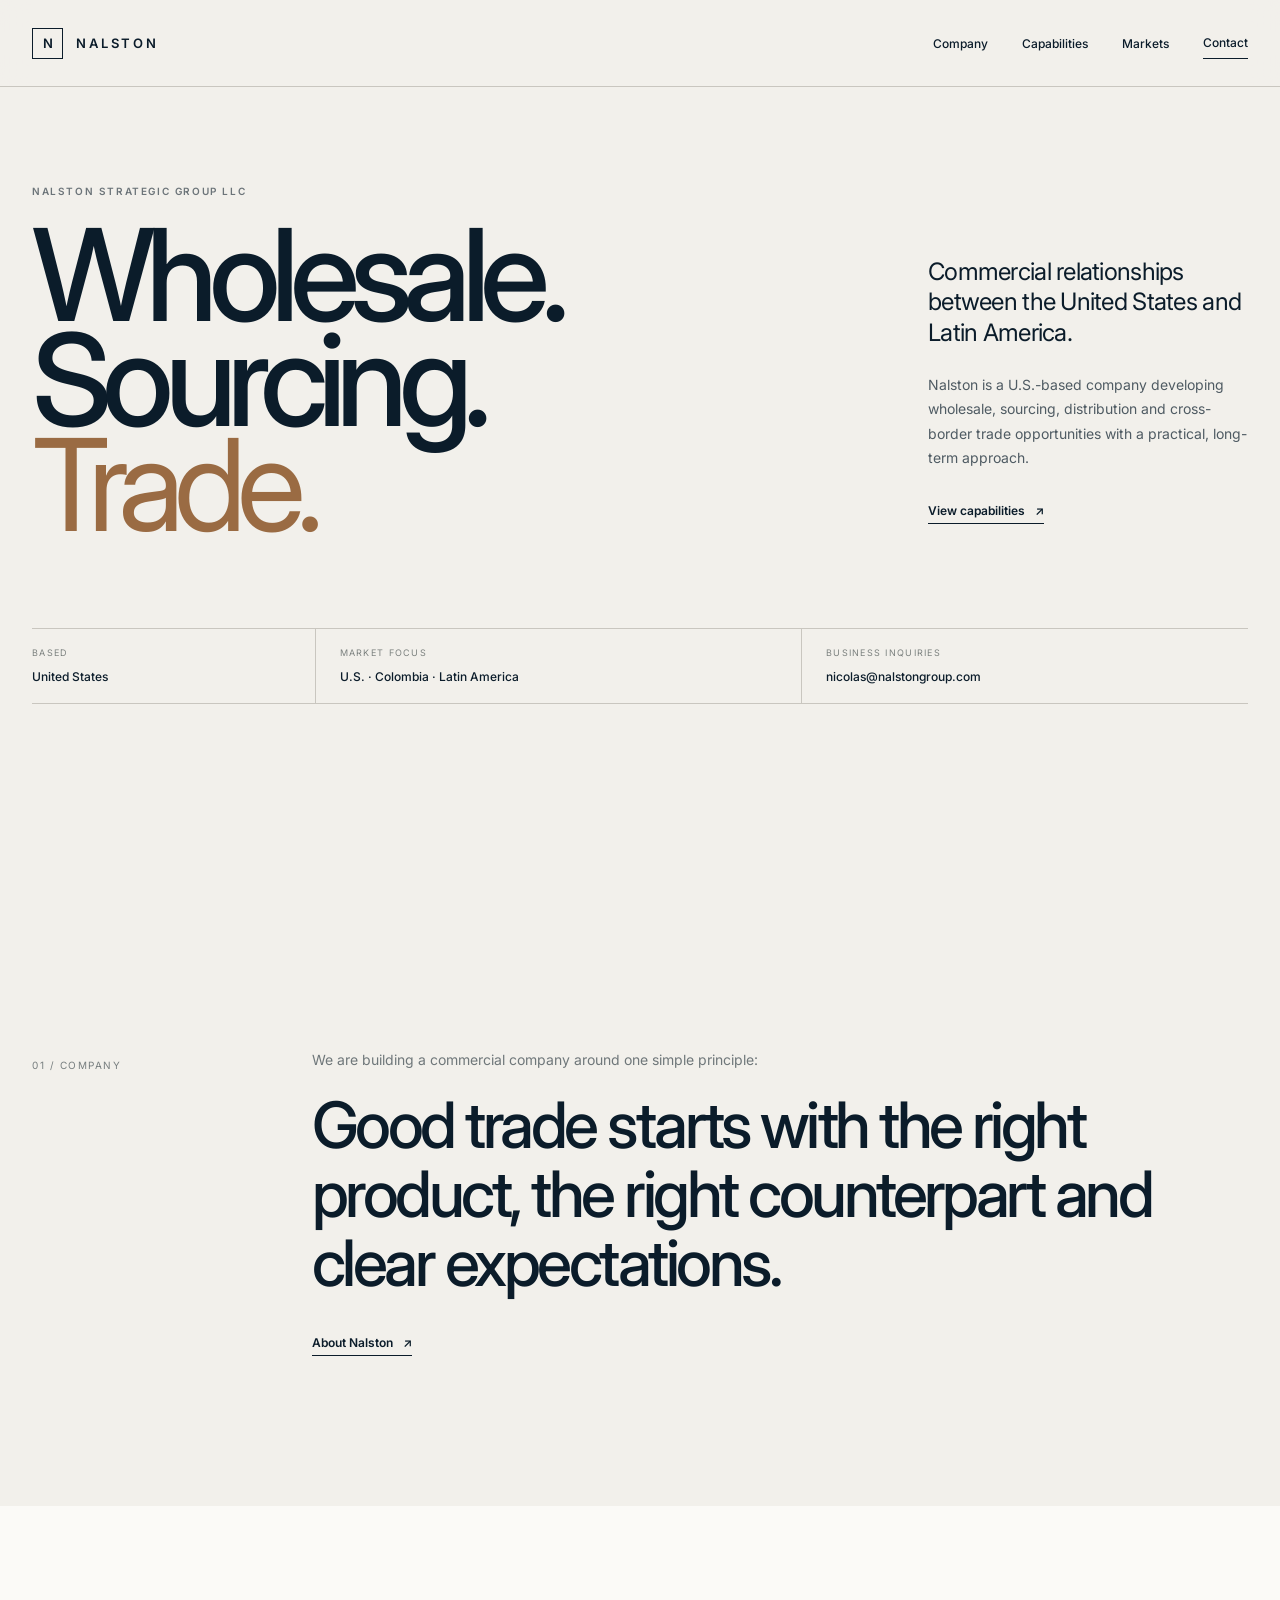
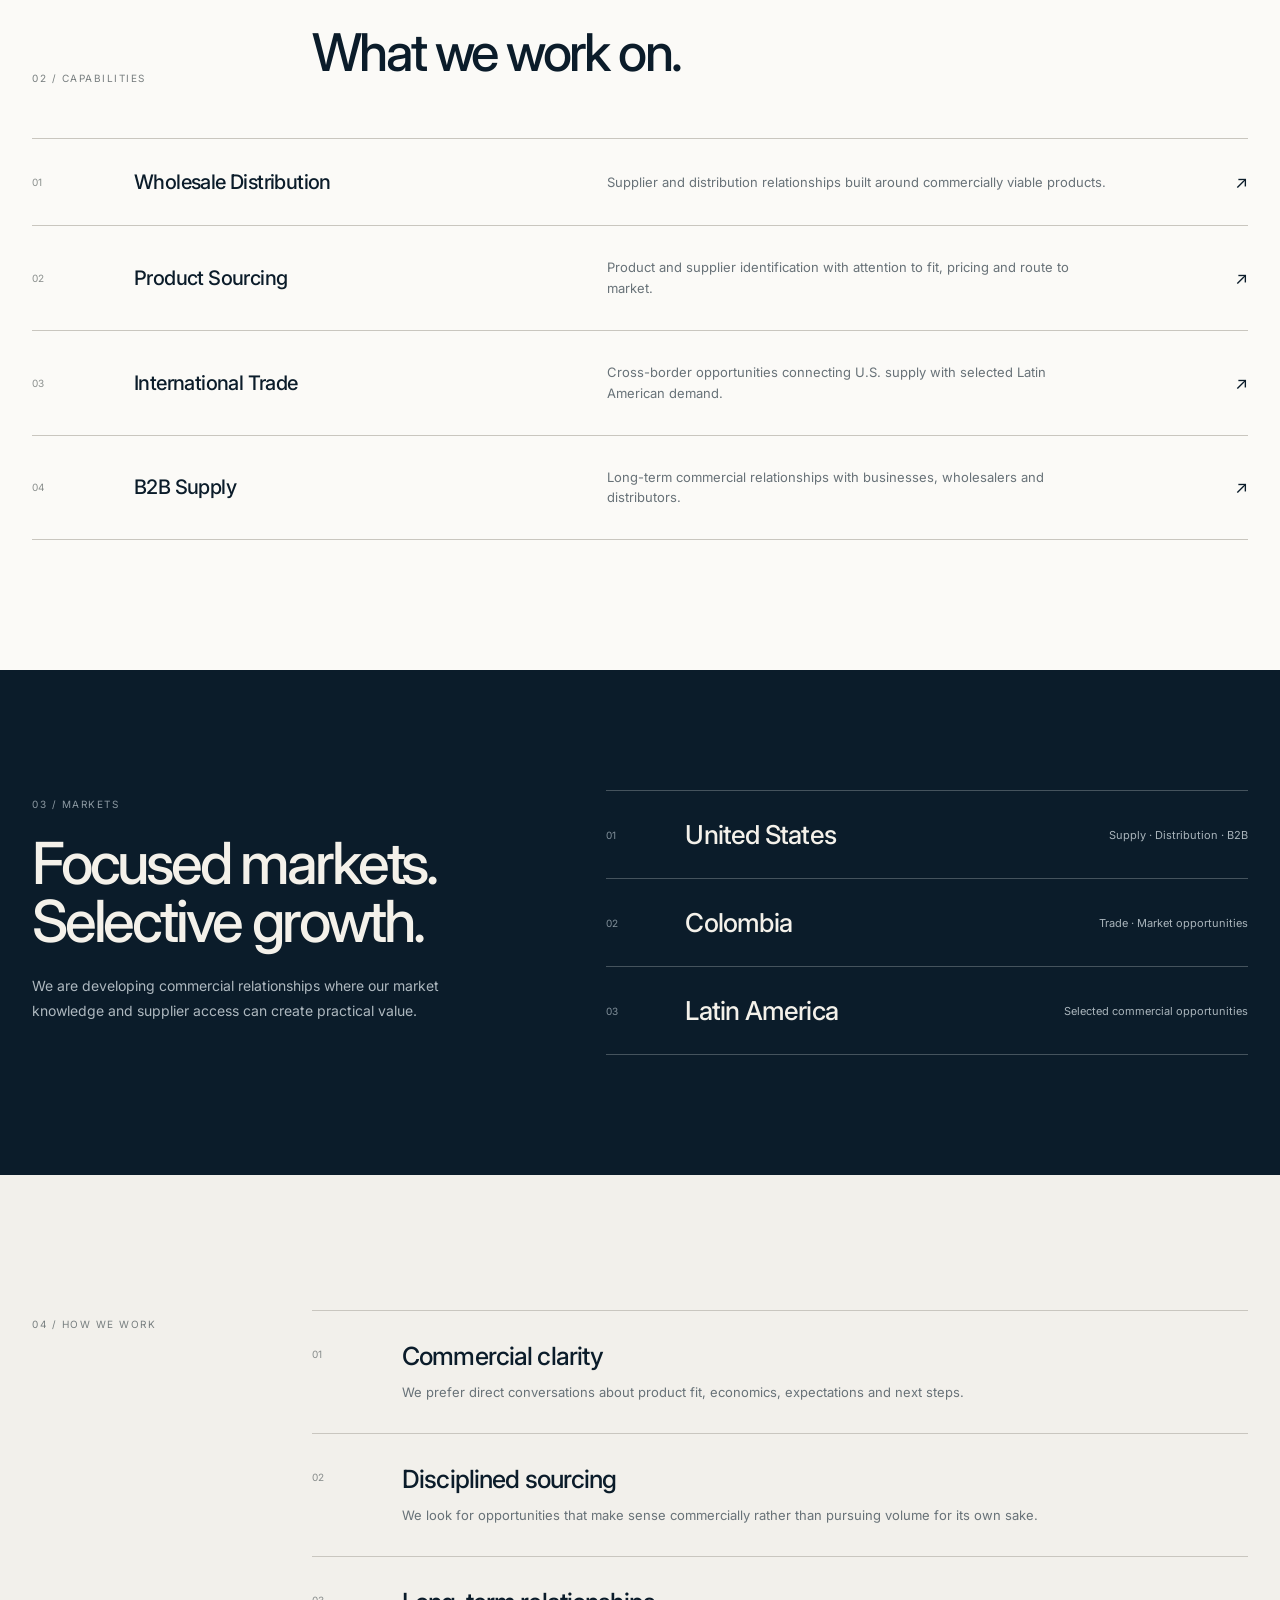
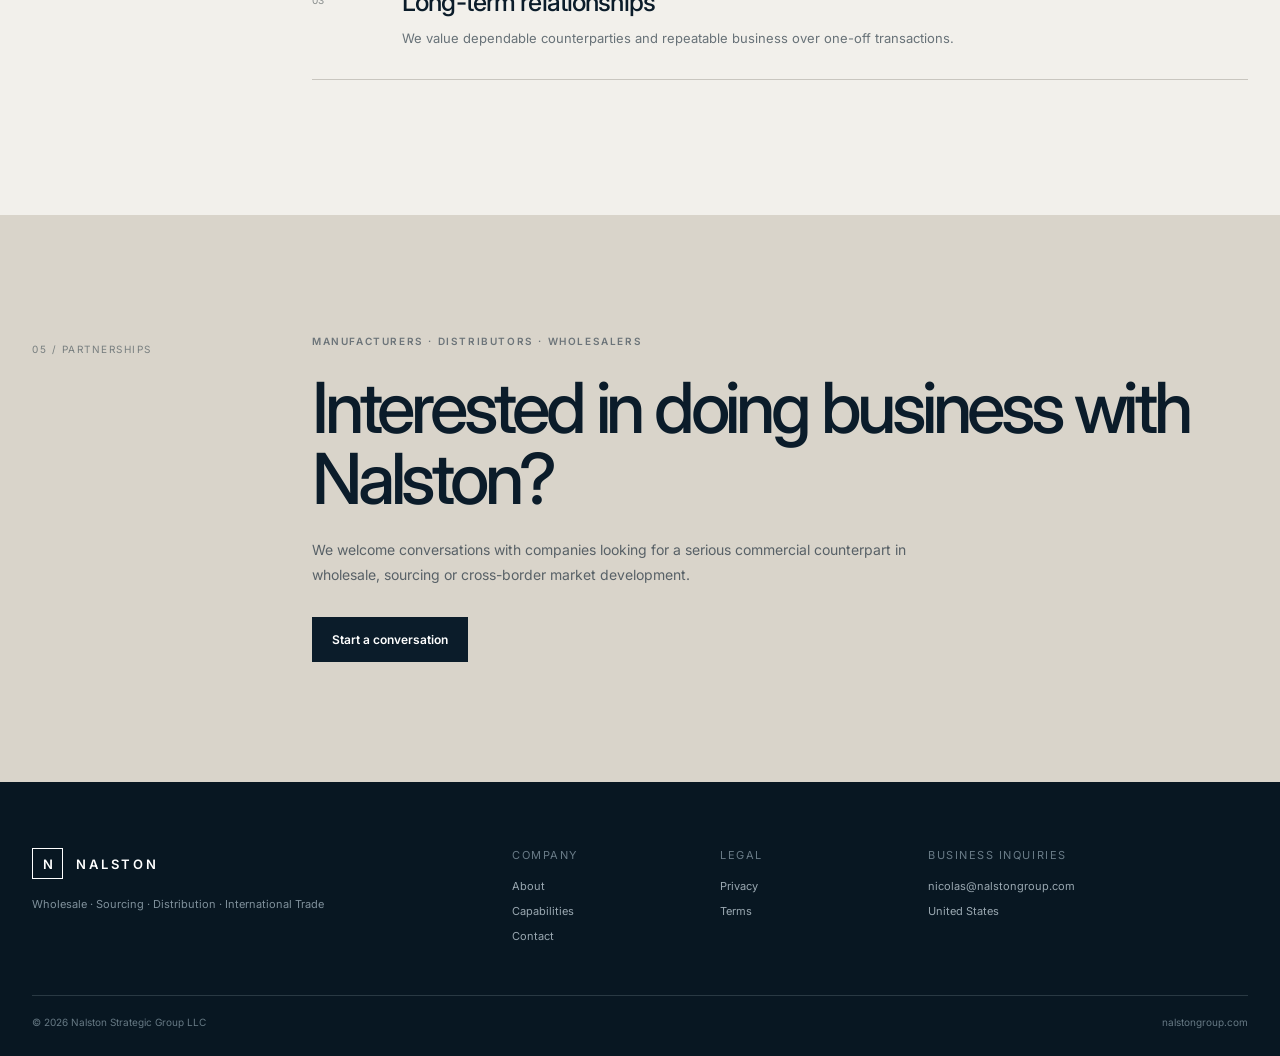
==== index.html @ 3ab86ab0 "Initial Nalston website" ====
<!doctype html>
<html lang="en">
<head>
<meta charset="utf-8">
<meta name="viewport" content="width=device-width, initial-scale=1">
<title>Nalston | Wholesale, Sourcing & International Trade</title>
<meta name="description" content="Nalston Strategic Group LLC is a U.S.-based company focused on wholesale distribution, product sourcing, B2B supply and international trade.">
<meta name="theme-color" content="#0b1c2a">
<meta property="og:title" content="Nalston | Wholesale, Sourcing & International Trade">
<meta property="og:description" content="Commercial relationships between the United States and Latin America.">
<meta property="og:type" content="website">
<meta property="og:url" content="https://nalstongroup.com/">
<link rel="canonical" href="https://nalstongroup.com/">

<link rel="preconnect" href="https://fonts.googleapis.com">
<link rel="preconnect" href="https://fonts.gstatic.com" crossorigin>
<link href="https://fonts.googleapis.com/css2?family=Inter:wght@400;500;600&display=swap" rel="stylesheet">
<link rel="stylesheet" href="styles.css">
<link rel="icon" href="assets/favicon.svg" type="image/svg+xml">

</head>
<body>
<a class="skip-link" href="#content">Skip to content</a>

<header class="site-header">
  <div class="frame header-inner">
    <a class="brand" href="index.html" aria-label="Nalston home">
      <span class="brand-symbol" aria-hidden="true">N</span>
      <span class="brand-name">NALSTON</span>
    </a>
    <button class="menu-button" type="button" aria-label="Toggle navigation" aria-expanded="false" data-menu>
      <span></span><span></span>
    </button>
    <nav class="main-nav" data-nav>
      <a href="company.html">Company</a>
      <a href="capabilities.html">Capabilities</a>
      <a href="index.html#markets">Markets</a>
      <a class="nav-contact" href="contact.html">Contact</a>
    </nav>
  </div>
</header>


<main id="content">
  <section class="hero">
    <div class="frame hero-grid">
      <div class="hero-primary reveal">
        <p class="kicker">Nalston Strategic Group LLC</p>
        <h1>Wholesale.<br>Sourcing.<br><em>Trade.</em></h1>
      </div>
      <div class="hero-secondary reveal delay-1">
        <p class="hero-intro">Commercial relationships between the United States and Latin America.</p>
        <p class="hero-copy">Nalston is a U.S.-based company developing wholesale, sourcing, distribution and cross-border trade opportunities with a practical, long-term approach.</p>
        <a class="text-link" href="capabilities.html">View capabilities <span>↗</span></a>
      </div>
    </div>

    <div class="frame hero-ledger reveal delay-2">
      <div>
        <span>Based</span>
        <strong>United States</strong>
      </div>
      <div>
        <span>Market focus</span>
        <strong>U.S. · Colombia · Latin America</strong>
      </div>
      <div>
        <span>Business inquiries</span>
        <a href="mailto:nicolas@nalstongroup.com">nicolas@nalstongroup.com</a>
      </div>
    </div>
  </section>

  <section class="statement">
    <div class="frame statement-grid">
      <div class="section-index reveal">01 / Company</div>
      <div class="reveal delay-1">
        <p class="statement-line">We are building a commercial company around one simple principle:</p>
        <h2>Good trade starts with the right product, the right counterpart and clear expectations.</h2>
        <a class="text-link" href="company.html">About Nalston <span>↗</span></a>
      </div>
    </div>
  </section>

  <section class="services">
    <div class="frame">
      <div class="section-heading reveal">
        <div class="section-index">02 / Capabilities</div>
        <h2>What we work on.</h2>
      </div>

      <div class="service-list">
        <a class="service-item reveal" href="capabilities.html#wholesale">
          <span class="service-no">01</span>
          <h3>Wholesale Distribution</h3>
          <p>Supplier and distribution relationships built around commercially viable products.</p>
          <span class="service-arrow">↗</span>
        </a>
        <a class="service-item reveal" href="capabilities.html#sourcing">
          <span class="service-no">02</span>
          <h3>Product Sourcing</h3>
          <p>Product and supplier identification with attention to fit, pricing and route to market.</p>
          <span class="service-arrow">↗</span>
        </a>
        <a class="service-item reveal" href="capabilities.html#trade">
          <span class="service-no">03</span>
          <h3>International Trade</h3>
          <p>Cross-border opportunities connecting U.S. supply with selected Latin American demand.</p>
          <span class="service-arrow">↗</span>
        </a>
        <a class="service-item reveal" href="capabilities.html#b2b">
          <span class="service-no">04</span>
          <h3>B2B Supply</h3>
          <p>Long-term commercial relationships with businesses, wholesalers and distributors.</p>
          <span class="service-arrow">↗</span>
        </a>
      </div>
    </div>
  </section>

  <section class="markets-section" id="markets">
    <div class="frame markets-grid">
      <div class="markets-left reveal">
        <div class="section-index light-index">03 / Markets</div>
        <h2>Focused markets.<br>Selective growth.</h2>
        <p>We are developing commercial relationships where our market knowledge and supplier access can create practical value.</p>
      </div>
      <div class="markets-right">
        <div class="market-row reveal">
          <span class="market-no">01</span>
          <strong>United States</strong>
          <span>Supply · Distribution · B2B</span>
        </div>
        <div class="market-row reveal">
          <span class="market-no">02</span>
          <strong>Colombia</strong>
          <span>Trade · Market opportunities</span>
        </div>
        <div class="market-row reveal">
          <span class="market-no">03</span>
          <strong>Latin America</strong>
          <span>Selected commercial opportunities</span>
        </div>
      </div>
    </div>
  </section>

  <section class="principles">
    <div class="frame principles-grid">
      <div class="section-index reveal">04 / How we work</div>
      <div>
        <div class="principle reveal">
          <span>01</span>
          <div><h3>Commercial clarity</h3><p>We prefer direct conversations about product fit, economics, expectations and next steps.</p></div>
        </div>
        <div class="principle reveal">
          <span>02</span>
          <div><h3>Disciplined sourcing</h3><p>We look for opportunities that make sense commercially rather than pursuing volume for its own sake.</p></div>
        </div>
        <div class="principle reveal">
          <span>03</span>
          <div><h3>Long-term relationships</h3><p>We value dependable counterparties and repeatable business over one-off transactions.</p></div>
        </div>
      </div>
    </div>
  </section>

  <section class="partner-cta">
    <div class="frame partner-grid">
      <div class="section-index reveal">05 / Partnerships</div>
      <div class="reveal delay-1">
        <p class="kicker">Manufacturers · Distributors · Wholesalers</p>
        <h2>Interested in doing business with Nalston?</h2>
        <p>We welcome conversations with companies looking for a serious commercial counterpart in wholesale, sourcing or cross-border market development.</p>
        <a class="button" href="contact.html">Start a conversation</a>
      </div>
    </div>
  </section>
</main>


<footer class="site-footer">
  <div class="frame footer-main">
    <div class="footer-brand">
      <div class="brand light">
        <span class="brand-symbol">N</span>
        <span class="brand-name">NALSTON</span>
      </div>
      <p>Wholesale · Sourcing · Distribution · International Trade</p>
    </div>
    <div class="footer-col">
      <span class="footer-label">Company</span>
      <a href="company.html">About</a>
      <a href="capabilities.html">Capabilities</a>
      <a href="contact.html">Contact</a>
    </div>
    <div class="footer-col">
      <span class="footer-label">Legal</span>
      <a href="privacy.html">Privacy</a>
      <a href="terms.html">Terms</a>
    </div>
    <div class="footer-col">
      <span class="footer-label">Business inquiries</span>
      <a href="mailto:nicolas@nalstongroup.com">nicolas@nalstongroup.com</a>
      <span>United States</span>
    </div>
  </div>
  <div class="frame footer-bottom">
    <span>© 2026 Nalston Strategic Group LLC</span>
    <span>nalstongroup.com</span>
  </div>
</footer>
<script src="script.js"></script>

</body>
</html>
---- styles.css ----
:root{
  --paper:#f2f0eb;
  --paper-2:#e9e6df;
  --ink:#0b1c2a;
  --ink-soft:#203242;
  --muted:#6c7479;
  --rule:#c9c6bf;
  --white:#fbfaf7;
  --accent:#9a6b43;
  --max:1380px;
}
*{box-sizing:border-box}
html{scroll-behavior:smooth}
body{
  margin:0;background:var(--paper);color:var(--ink);
  font-family:Inter,Arial,sans-serif;
  -webkit-font-smoothing:antialiased;text-rendering:optimizeLegibility;
}
a{color:inherit;text-decoration:none}
.frame{width:min(calc(100% - 64px),var(--max));margin:0 auto}
.skip-link{position:absolute;left:-9999px}.skip-link:focus{left:20px;top:20px;background:#fff;padding:10px;z-index:99}
.site-header{
  position:sticky;top:0;z-index:40;background:rgba(242,240,235,.94);
  backdrop-filter:blur(14px);border-bottom:1px solid var(--rule)
}
.header-inner{height:86px;display:flex;align-items:center;justify-content:space-between}
.brand{display:inline-flex;align-items:center;gap:13px}
.brand-symbol{
  width:31px;height:31px;border:1px solid currentColor;display:grid;place-items:center;
  font-size:13px;font-weight:600;letter-spacing:-.04em
}
.brand-name{font-size:13px;font-weight:600;letter-spacing:.22em}
.main-nav{display:flex;align-items:center;gap:34px;font-size:12px;font-weight:500}
.main-nav a{padding:8px 0}
.nav-contact{border-bottom:1px solid var(--ink)}
.menu-button{display:none;background:none;border:0;padding:8px}
.menu-button span{width:22px;height:1px;background:var(--ink);display:block;margin:6px}
.hero{padding:98px 0 46px;min-height:calc(100vh - 86px)}
.hero-grid{display:grid;grid-template-columns:minmax(0,1.45fr) minmax(320px,.55fr);gap:80px;align-items:end}
.kicker{text-transform:uppercase;letter-spacing:.16em;font-size:10px;font-weight:600;color:var(--muted);margin:0 0 26px}
.hero h1{
  margin:0;font-size:clamp(72px,10vw,150px);line-height:.82;letter-spacing:-.075em;
  font-weight:500;max-width:1000px
}
.hero h1 em{font-style:normal;color:var(--accent);font-weight:400}
.hero-secondary{padding-bottom:14px}
.hero-intro{font-size:24px;line-height:1.28;letter-spacing:-.03em;margin:0 0 24px;max-width:460px}
.hero-copy{font-size:14px;line-height:1.75;color:#4f5b63;max-width:470px;margin:0 0 28px}
.text-link{display:inline-flex;gap:10px;align-items:center;font-size:12px;font-weight:600;border-bottom:1px solid currentColor;padding-bottom:5px}
.hero-ledger{display:grid;grid-template-columns:.7fr 1.2fr 1.1fr;margin-top:90px;border-top:1px solid var(--rule);border-bottom:1px solid var(--rule)}
.hero-ledger>div{padding:18px 24px 18px 0;border-right:1px solid var(--rule)}
.hero-ledger>div+div{padding-left:24px}
.hero-ledger>div:last-child{border-right:0}
.hero-ledger span{display:block;font-size:9px;text-transform:uppercase;letter-spacing:.14em;color:#7c817f;margin-bottom:7px}
.hero-ledger strong,.hero-ledger a{font-size:12px;font-weight:500}
.statement{padding:150px 0}
.statement-grid{display:grid;grid-template-columns:210px 1fr;gap:70px}
.section-index{font-size:10px;text-transform:uppercase;letter-spacing:.15em;color:#777e7f;padding-top:8px}
.statement-line{font-size:14px;color:#6f777a;margin:0 0 22px}
.statement h2{
  font-size:clamp(42px,5vw,72px);line-height:1.08;letter-spacing:-.055em;font-weight:500;
  max-width:1030px;margin:0 0 34px
}
.services{padding:115px 0 130px;background:var(--white)}
.section-heading{display:grid;grid-template-columns:210px 1fr;gap:70px;align-items:end;margin-bottom:54px}
.section-heading h2{font-size:52px;letter-spacing:-.05em;font-weight:500;margin:0}
.service-list{border-top:1px solid var(--rule)}
.service-item{
  display:grid;grid-template-columns:70px 1fr 1.3fr 36px;gap:32px;align-items:center;
  border-bottom:1px solid var(--rule);padding:31px 0;transition:padding .2s ease
}
.service-item:hover{padding-left:8px}
.service-no{font-size:10px;color:#8a8f8d}
.service-item h3{font-size:20px;font-weight:500;letter-spacing:-.03em;margin:0}
.service-item p{font-size:13px;line-height:1.6;color:#687278;margin:0;max-width:500px}
.service-arrow{font-size:17px;text-align:right}
.markets-section{background:var(--ink);color:#f4f1ea;padding:120px 0}
.markets-grid{display:grid;grid-template-columns:.85fr 1.15fr;gap:100px}
.light-index{color:#8d9aa3}
.markets-left h2{font-size:58px;line-height:1;letter-spacing:-.055em;font-weight:500;margin:24px 0}
.markets-left p{font-size:14px;line-height:1.75;color:#aeb8bf;max-width:470px}
.markets-right{border-top:1px solid #45535d}
.market-row{
  display:grid;grid-template-columns:55px 1fr auto;gap:24px;align-items:center;
  padding:28px 0;border-bottom:1px solid #45535d
}
.market-no{font-size:10px;color:#82909a}
.market-row strong{font-size:26px;font-weight:500;letter-spacing:-.03em}
.market-row>span:last-child{font-size:11px;color:#a9b4bb}
.principles{padding:135px 0}
.principles-grid{display:grid;grid-template-columns:210px 1fr;gap:70px}
.principle{display:grid;grid-template-columns:70px 1fr;gap:20px;border-top:1px solid var(--rule);padding:30px 0}
.principle:last-child{border-bottom:1px solid var(--rule)}
.principle>span{font-size:10px;color:#878c8b;padding-top:7px}
.principle h3{font-size:25px;font-weight:500;letter-spacing:-.035em;margin:0 0 10px}
.principle p{font-size:13px;line-height:1.7;color:#687278;margin:0;max-width:650px}
.partner-cta{background:#d9d4ca;padding:120px 0}
.partner-grid{display:grid;grid-template-columns:210px 1fr;gap:70px}
.partner-cta h2{font-size:clamp(44px,5.5vw,76px);letter-spacing:-.06em;line-height:1;margin:0 0 24px;font-weight:500;max-width:1000px}
.partner-cta p:not(.kicker){font-size:14px;line-height:1.75;color:#586167;max-width:650px;margin:0 0 30px}
.button{display:inline-flex;background:var(--ink);color:#fff;padding:15px 20px;font-size:12px;font-weight:600}
.site-footer{background:#081722;color:#dfe4e7;padding:66px 0 28px}
.footer-main{display:grid;grid-template-columns:1.35fr .5fr .5fr 1fr;gap:48px}
.brand.light{color:#fff}.footer-brand p{font-size:11px;color:#7f909b;margin:18px 0 0}
.footer-col{display:flex;flex-direction:column;gap:11px;font-size:11px;color:#9aa8b1}
.footer-col a:hover{color:#fff}
.footer-label{text-transform:uppercase;letter-spacing:.14em;color:#697b87;margin-bottom:6px}
.footer-bottom{display:flex;justify-content:space-between;border-top:1px solid #293943;margin-top:52px;padding-top:20px;font-size:10px;color:#667984}
.subpage{min-height:70vh}
.page-hero{padding:120px 0 100px;border-bottom:1px solid var(--rule)}
.page-hero-grid{display:grid;grid-template-columns:210px 1fr;gap:70px}
.page-hero h1{font-size:clamp(56px,7vw,100px);line-height:.98;letter-spacing:-.07em;font-weight:500;max-width:1050px;margin:0}
.company-copy{padding:120px 0}
.editorial-grid{display:grid;grid-template-columns:300px 1fr;gap:100px}
.editorial-meta{display:flex;flex-direction:column;gap:12px;font-size:11px;color:#747b7e;text-transform:uppercase;letter-spacing:.12em}
.editorial-body{max-width:800px}
.editorial-body p{font-size:15px;line-height:1.85;color:#56636b}
.editorial-body .lead{font-size:29px;line-height:1.35;letter-spacing:-.035em;color:var(--ink);margin-top:0}
.company-values{padding:110px 0;background:var(--white)}
.value-columns{display:grid;grid-template-columns:repeat(3,1fr);gap:0;border-top:1px solid var(--rule)}
.value-item{padding:28px 40px 10px 0;border-right:1px solid var(--rule);min-height:240px}
.value-item+ .value-item{padding-left:40px}
.value-item:last-child{border-right:0}
.value-item span{font-size:10px;color:#8a8f8d}
.value-item h3{font-size:24px;font-weight:500;letter-spacing:-.03em;margin:34px 0 12px}
.value-item p{font-size:13px;line-height:1.7;color:#687278}
.legal-company{padding:85px 0}
.legal-company-grid{display:grid;grid-template-columns:180px 1fr;border-top:1px solid var(--rule)}
.legal-company-grid>*{padding:17px 0;border-bottom:1px solid var(--rule)}
.legal-company-grid span{font-size:10px;text-transform:uppercase;letter-spacing:.12em;color:#7c8283}
.legal-company-grid strong,.legal-company-grid a{font-size:13px;font-weight:500}
.capability-detail{padding:92px 0;border-bottom:1px solid var(--rule)}
.detail-grid{display:grid;grid-template-columns:210px 1fr;gap:70px}
.detail-no{font-size:12px;color:#7e8485;padding-top:10px}
.detail-grid h2{font-size:55px;letter-spacing:-.055em;font-weight:500;margin:0 0 20px}
.detail-grid p{font-size:14px;line-height:1.8;color:#5e6970;max-width:760px}
.detail-grid .lead{font-size:24px;line-height:1.4;letter-spacing:-.03em;color:var(--ink)}
.partner-cta.compact{padding:95px 0}
.contact-page{padding:105px 0 135px}
.contact-page-grid{display:grid;grid-template-columns:.85fr 1.15fr;gap:110px}
.contact-intro p{font-size:18px;line-height:1.6;max-width:520px;margin-top:0}
.contact-email{display:block;font-size:22px;letter-spacing:-.03em;margin:28px 0 18px;border-bottom:1px solid var(--ink);width:max-content}
.contact-intro>span{font-size:10px;text-transform:uppercase;letter-spacing:.12em;color:#777f80}
.inquiry-list{border-top:1px solid var(--rule)}
.inquiry-list>div{display:grid;grid-template-columns:55px 1fr;gap:20px;padding:22px 0;border-bottom:1px solid var(--rule)}
.inquiry-list span{font-size:10px;color:#888e8d}
.inquiry-list strong{font-size:17px;font-weight:500}
.legal-page{padding:120px 0}
.legal-wrap{max-width:820px}
.legal-wrap h1{font-size:70px;letter-spacing:-.06em;font-weight:500;margin:10px 0 14px}
.legal-date{font-size:11px;color:#858b89;margin-bottom:60px}
.legal-wrap h2{font-size:18px;margin-top:38px}
.legal-wrap p{font-size:14px;line-height:1.8;color:#5c676d}
.reveal{opacity:0;transform:translateY(16px);transition:opacity .7s ease,transform .7s ease}
.reveal.visible{opacity:1;transform:none}
.delay-1{transition-delay:.08s}.delay-2{transition-delay:.16s}
@media(prefers-reduced-motion:reduce){html{scroll-behavior:auto}.reveal{opacity:1;transform:none;transition:none}}
@media(max-width:900px){
  .frame{width:min(calc(100% - 32px),var(--max))}
  .header-inner{height:72px}
  .menu-button{display:block}
  .main-nav{position:absolute;top:72px;left:16px;right:16px;background:var(--paper);border:1px solid var(--rule);display:none;flex-direction:column;align-items:stretch;gap:0;padding:12px}
  .main-nav.open{display:flex}.main-nav a{padding:14px 8px}.nav-contact{border-bottom:0}
  .hero{padding-top:72px}
  .hero-grid,.markets-grid,.contact-page-grid{grid-template-columns:1fr;gap:50px}
  .hero-secondary{max-width:650px}
  .hero-ledger{grid-template-columns:1fr}
  .hero-ledger>div,.hero-ledger>div+div{padding:16px 0;border-right:0;border-bottom:1px solid var(--rule)}
  .hero-ledger>div:last-child{border-bottom:0}
  .statement-grid,.section-heading,.principles-grid,.partner-grid,.page-hero-grid,.detail-grid{grid-template-columns:1fr;gap:24px}
  .service-item{grid-template-columns:48px 1fr 32px}
  .service-item p{grid-column:2/3}.service-arrow{grid-row:1;grid-column:3}
  .footer-main{grid-template-columns:1fr 1fr;gap:38px}
  .editorial-grid{grid-template-columns:1fr;gap:45px}
  .value-columns{grid-template-columns:1fr}
  .value-item,.value-item+ .value-item{padding:26px 0;border-right:0;border-bottom:1px solid var(--rule);min-height:0}
}
@media(max-width:560px){
  .hero h1{font-size:68px}
  .hero{min-height:0}
  .statement,.services,.principles{padding:90px 0}
  .markets-section,.partner-cta{padding:90px 0}
  .service-item{grid-template-columns:38px 1fr 24px;gap:14px}
  .service-item h3{font-size:18px}
  .market-row{grid-template-columns:36px 1fr;gap:14px}
  .market-row>span:last-child{grid-column:2}
  .markets-left h2{font-size:46px}
  .footer-main{grid-template-columns:1fr}
  .footer-bottom{flex-direction:column;gap:8px}
  .page-hero{padding:88px 0 70px}
  .page-hero h1{font-size:56px}
  .editorial-body .lead{font-size:24px}
  .detail-grid h2{font-size:42px}
  .legal-wrap h1{font-size:52px}
}
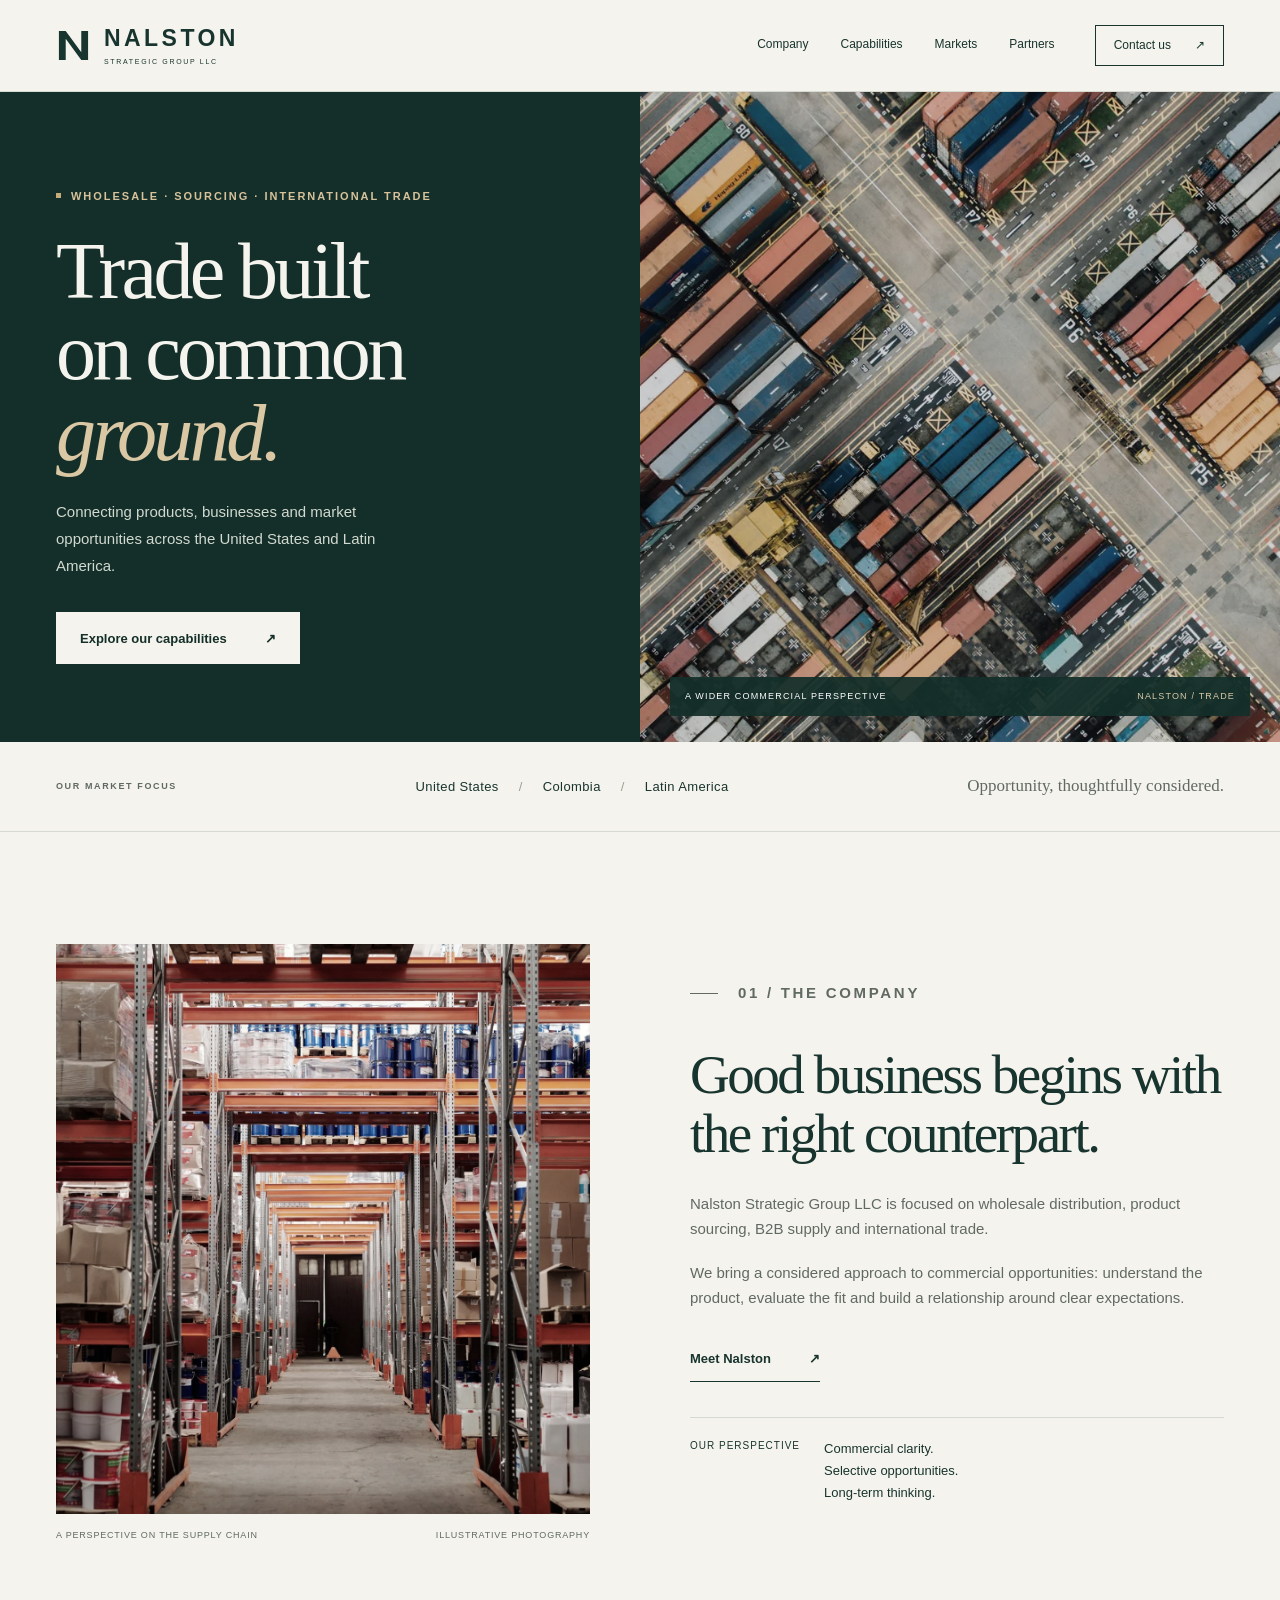
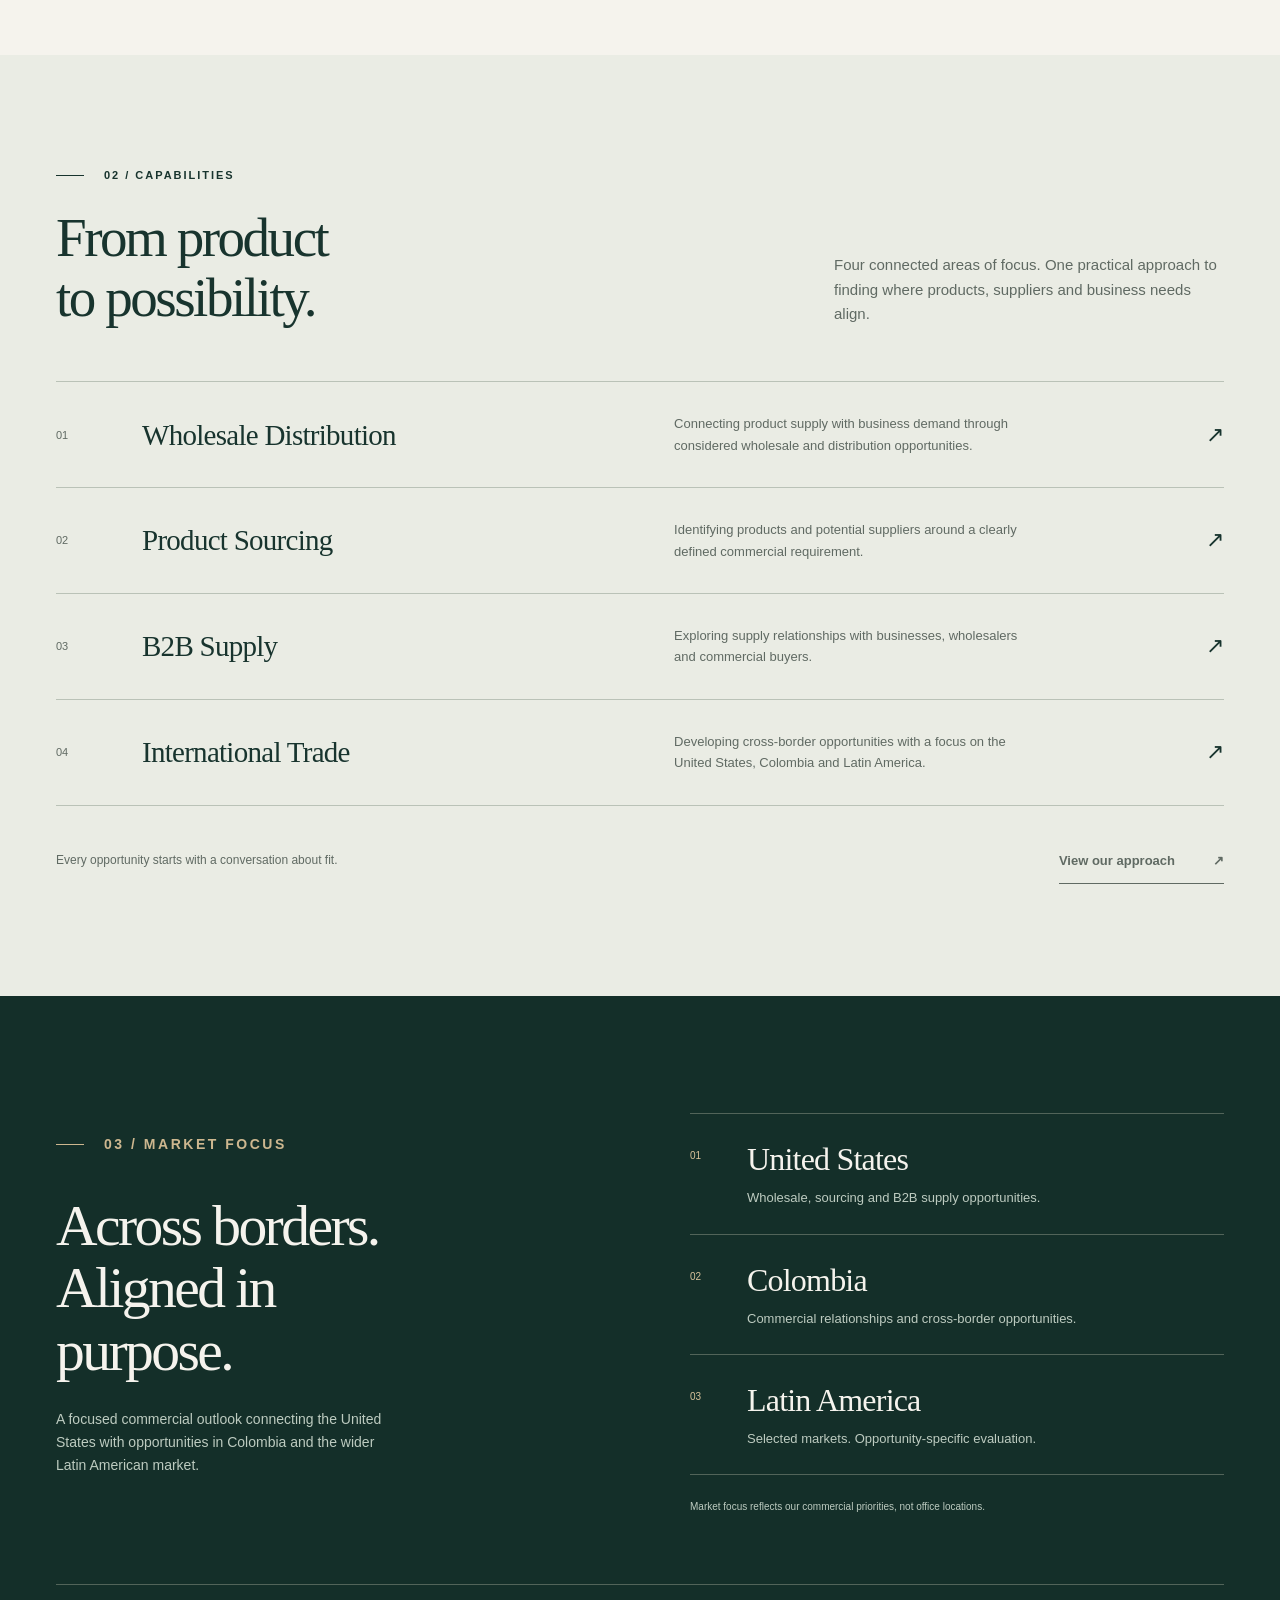
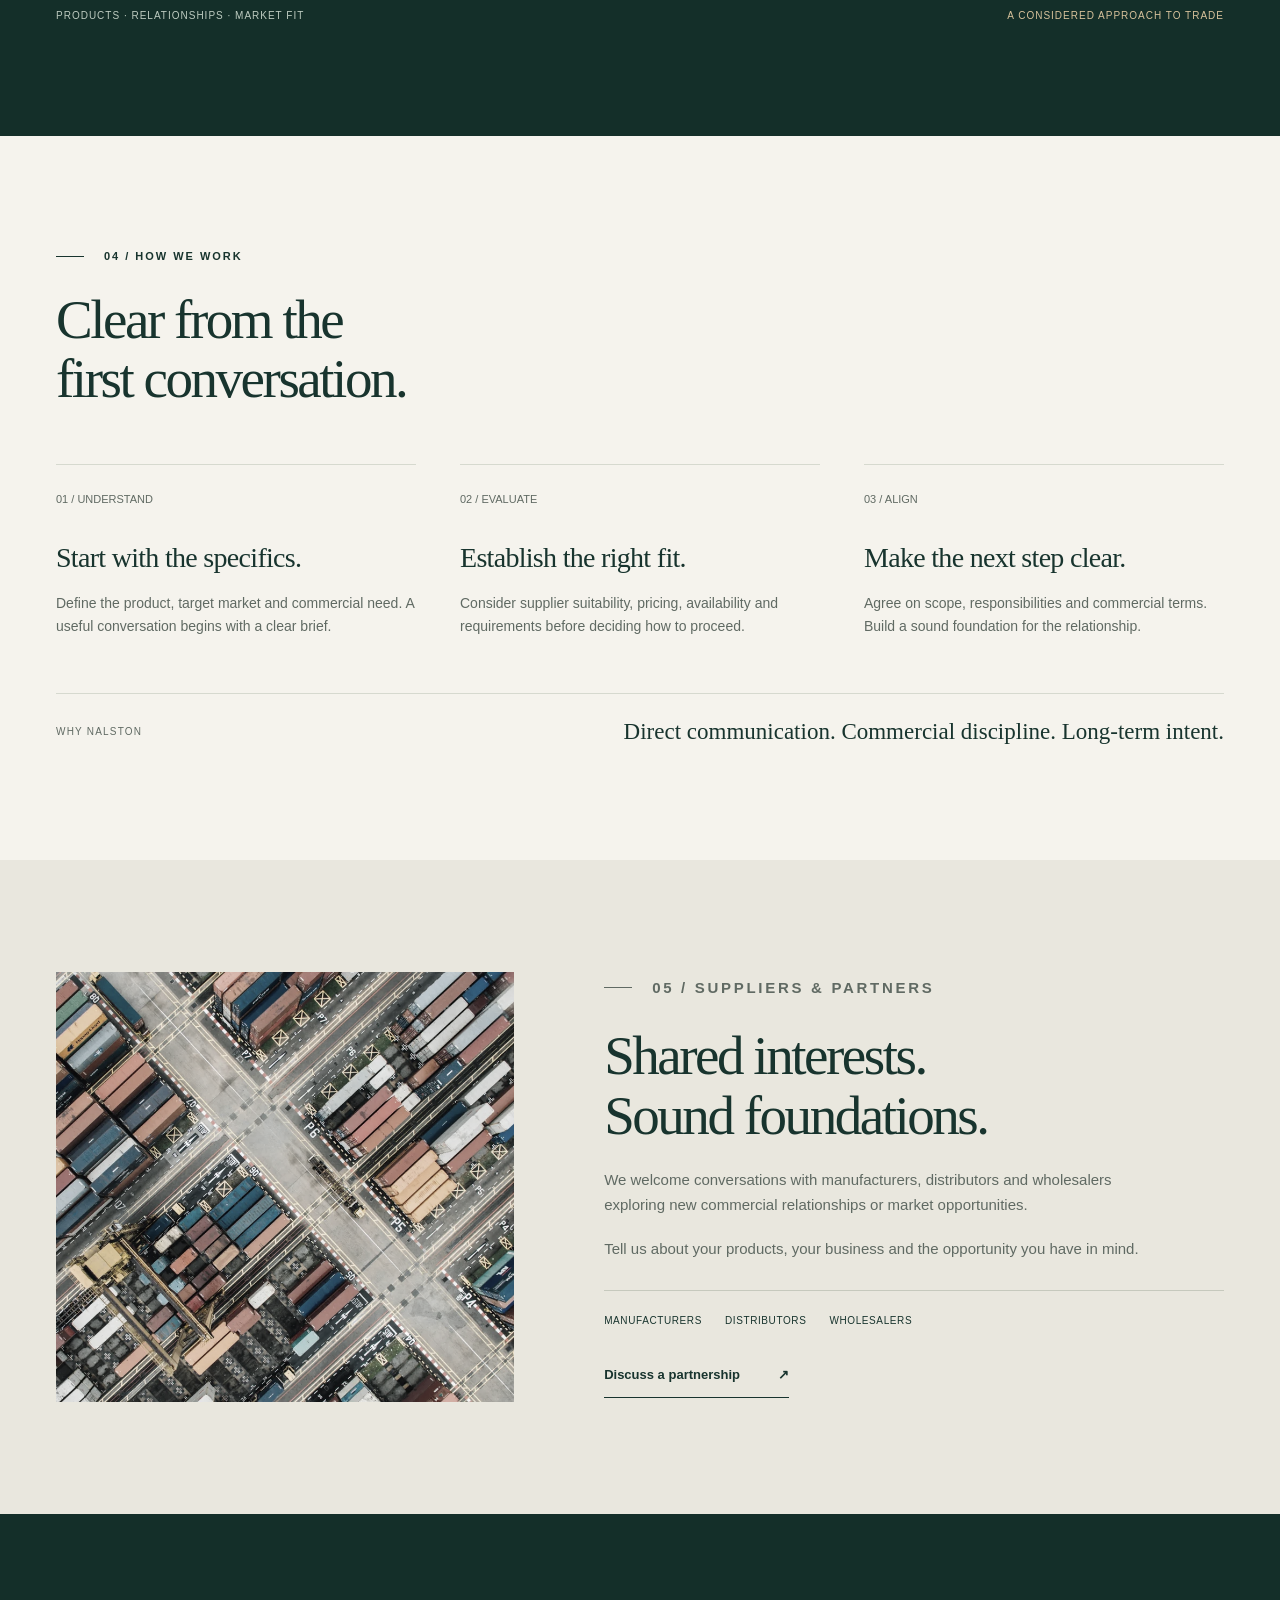
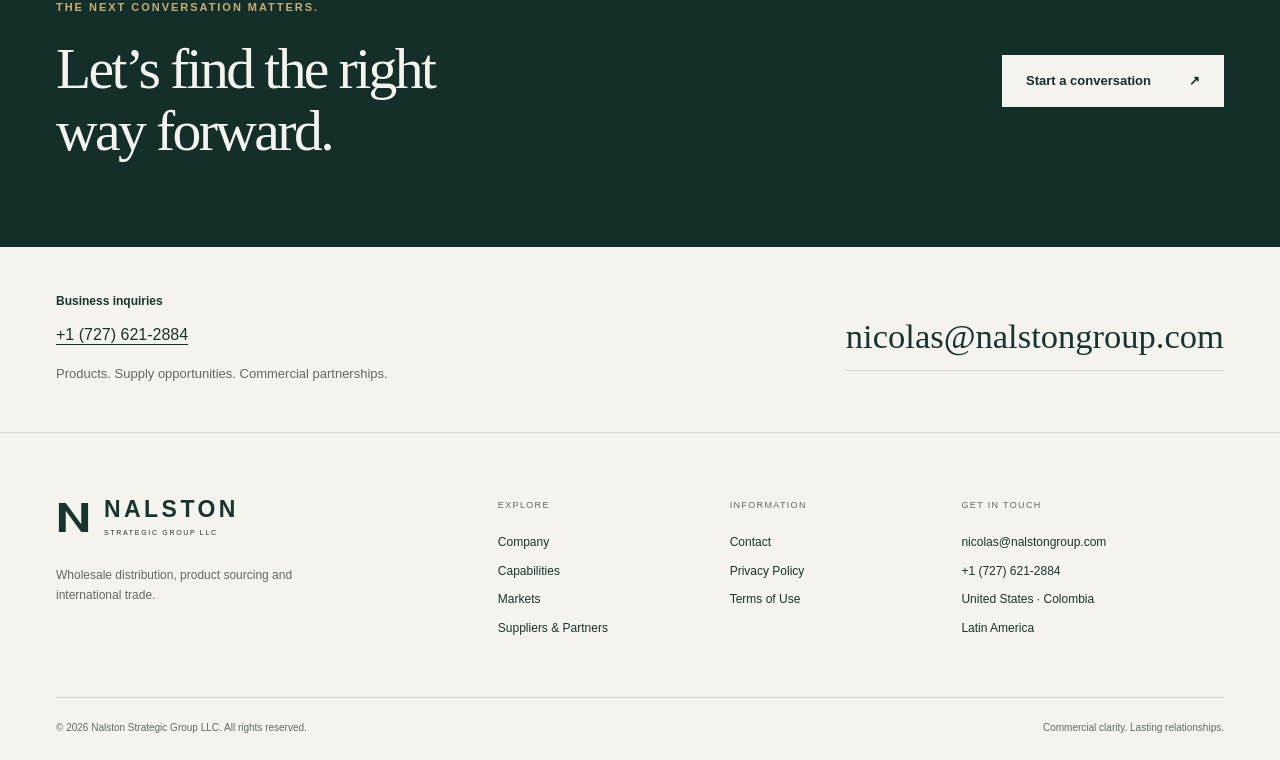
==== commit 9742fb2e: "Launch redesigned Nalston corporate website" ====
--- a/index.html
+++ b/index.html
@@ -1,216 +1,210 @@
 <!doctype html>
-<html lang="en">
+<html lang="en" class="no-js">
 <head>
 <meta charset="utf-8">
 <meta name="viewport" content="width=device-width, initial-scale=1">
-<title>Nalston | Wholesale, Sourcing & International Trade</title>
-<meta name="description" content="Nalston Strategic Group LLC is a U.S.-based company focused on wholesale distribution, product sourcing, B2B supply and international trade.">
-<meta name="theme-color" content="#0b1c2a">
-<meta property="og:title" content="Nalston | Wholesale, Sourcing & International Trade">
-<meta property="og:description" content="Commercial relationships between the United States and Latin America.">
+<title>NALSTON | Wholesale, Sourcing &amp; International Trade</title>
+<meta name="description" content="Wholesale distribution, product sourcing, B2B supply and international trade. Nalston Strategic Group LLC focuses on the United States, Colombia and Latin America.">
+<meta name="theme-color" content="#142f29">
+<link rel="canonical" href="https://familiamigrandousa.github.io/nalston-website/">
 <meta property="og:type" content="website">
-<meta property="og:url" content="https://nalstongroup.com/">
-<link rel="canonical" href="https://nalstongroup.com/">
-
-<link rel="preconnect" href="https://fonts.googleapis.com">
-<link rel="preconnect" href="https://fonts.gstatic.com" crossorigin>
-<link href="https://fonts.googleapis.com/css2?family=Inter:wght@400;500;600&display=swap" rel="stylesheet">
-<link rel="stylesheet" href="styles.css">
+<meta property="og:site_name" content="NALSTON">
+<meta property="og:locale" content="en_US">
+<meta property="og:title" content="NALSTON | Wholesale, Sourcing &amp; International Trade">
+<meta property="og:description" content="Wholesale distribution, product sourcing, B2B supply and international trade. Nalston Strategic Group LLC focuses on the United States, Colombia and Latin America.">
+<meta property="og:url" content="https://familiamigrandousa.github.io/nalston-website/">
+<meta property="og:image" content="https://familiamigrandousa.github.io/nalston-website/assets/og-nalston.jpg">
+<meta property="og:image:width" content="1200">
+<meta property="og:image:height" content="630">
+<meta property="og:image:alt" content="NALSTON — Wholesale, sourcing and international trade.">
+<meta name="twitter:card" content="summary_large_image">
+<meta name="twitter:title" content="NALSTON | Wholesale, Sourcing &amp; International Trade">
+<meta name="twitter:description" content="Wholesale distribution, product sourcing, B2B supply and international trade. Nalston Strategic Group LLC focuses on the United States, Colombia and Latin America.">
+<meta name="twitter:image" content="https://familiamigrandousa.github.io/nalston-website/assets/og-nalston.jpg">
 <link rel="icon" href="assets/favicon.svg" type="image/svg+xml">
-
+<link rel="icon" href="assets/favicon-32.png" type="image/png" sizes="32x32">
+<link rel="apple-touch-icon" href="assets/apple-touch-icon.png">
+<link rel="stylesheet" href="styles.css?v=20261001.3">
+<script src="script.js?v=20261001" defer></script>
+<script type="application/ld+json">{"@context": "https://schema.org", "@type": "Organization", "name": "NALSTON", "legalName": "Nalston Strategic Group LLC", "url": "https://familiamigrandousa.github.io/nalston-website/", "email": "nicolas@nalstongroup.com", "logo": "https://familiamigrandousa.github.io/nalston-website/assets/apple-touch-icon.png", "description": "Wholesale distribution, product sourcing, B2B supply and international trade. Market focus: United States, Colombia and Latin America.", "telephone": "+1-727-621-2884"}</script>
 </head>
 <body>
 <a class="skip-link" href="#content">Skip to content</a>
-
 <header class="site-header">
-  <div class="frame header-inner">
-    <a class="brand" href="index.html" aria-label="Nalston home">
-      <span class="brand-symbol" aria-hidden="true">N</span>
-      <span class="brand-name">NALSTON</span>
-    </a>
-    <button class="menu-button" type="button" aria-label="Toggle navigation" aria-expanded="false" data-menu>
-      <span></span><span></span>
-    </button>
-    <nav class="main-nav" data-nav>
-      <a href="company.html">Company</a>
-      <a href="capabilities.html">Capabilities</a>
-      <a href="index.html#markets">Markets</a>
-      <a class="nav-contact" href="contact.html">Contact</a>
-    </nav>
-  </div>
+<div class="frame header-inner">
+<a class="brand" href="index.html" aria-label="Nalston home"><svg class="brand-mark" viewBox="0 0 36 36" fill="none" aria-hidden="true"><path d="M3 33V3h7l16 22V3h7v30h-7L10 11v22H3Z" fill="currentColor"/></svg><span class="brand-name">NALSTON<span class="brand-sub">STRATEGIC GROUP LLC</span></span></a>
+<button class="menu-button" type="button" data-menu aria-controls="main-nav" aria-expanded="false"><span>Menu</span><span class="menu-lines" aria-hidden="true"><i></i><i></i></span></button>
+<nav class="main-nav" id="main-nav" data-nav aria-label="Main navigation">
+<a href="company.html">Company</a><a href="capabilities.html">Capabilities</a><a href="index.html#markets">Markets</a><a href="index.html#partners">Partners</a><a class="nav-contact" href="contact.html">Contact us <span aria-hidden="true">↗</span></a>
+</nav>
+</div>
 </header>
-
-
 <main id="content">
-  <section class="hero">
-    <div class="frame hero-grid">
-      <div class="hero-primary reveal">
-        <p class="kicker">Nalston Strategic Group LLC</p>
-        <h1>Wholesale.<br>Sourcing.<br><em>Trade.</em></h1>
-      </div>
-      <div class="hero-secondary reveal delay-1">
-        <p class="hero-intro">Commercial relationships between the United States and Latin America.</p>
-        <p class="hero-copy">Nalston is a U.S.-based company developing wholesale, sourcing, distribution and cross-border trade opportunities with a practical, long-term approach.</p>
-        <a class="text-link" href="capabilities.html">View capabilities <span>↗</span></a>
-      </div>
-    </div>
-
-    <div class="frame hero-ledger reveal delay-2">
-      <div>
-        <span>Based</span>
-        <strong>United States</strong>
-      </div>
-      <div>
-        <span>Market focus</span>
-        <strong>U.S. · Colombia · Latin America</strong>
-      </div>
-      <div>
-        <span>Business inquiries</span>
-        <a href="mailto:nicolas@nalstongroup.com">nicolas@nalstongroup.com</a>
-      </div>
-    </div>
-  </section>
-
-  <section class="statement">
-    <div class="frame statement-grid">
-      <div class="section-index reveal">01 / Company</div>
-      <div class="reveal delay-1">
-        <p class="statement-line">We are building a commercial company around one simple principle:</p>
-        <h2>Good trade starts with the right product, the right counterpart and clear expectations.</h2>
-        <a class="text-link" href="company.html">About Nalston <span>↗</span></a>
-      </div>
-    </div>
-  </section>
-
-  <section class="services">
-    <div class="frame">
-      <div class="section-heading reveal">
-        <div class="section-index">02 / Capabilities</div>
-        <h2>What we work on.</h2>
-      </div>
-
-      <div class="service-list">
-        <a class="service-item reveal" href="capabilities.html#wholesale">
-          <span class="service-no">01</span>
-          <h3>Wholesale Distribution</h3>
-          <p>Supplier and distribution relationships built around commercially viable products.</p>
-          <span class="service-arrow">↗</span>
-        </a>
-        <a class="service-item reveal" href="capabilities.html#sourcing">
-          <span class="service-no">02</span>
-          <h3>Product Sourcing</h3>
-          <p>Product and supplier identification with attention to fit, pricing and route to market.</p>
-          <span class="service-arrow">↗</span>
-        </a>
-        <a class="service-item reveal" href="capabilities.html#trade">
-          <span class="service-no">03</span>
-          <h3>International Trade</h3>
-          <p>Cross-border opportunities connecting U.S. supply with selected Latin American demand.</p>
-          <span class="service-arrow">↗</span>
-        </a>
-        <a class="service-item reveal" href="capabilities.html#b2b">
-          <span class="service-no">04</span>
-          <h3>B2B Supply</h3>
-          <p>Long-term commercial relationships with businesses, wholesalers and distributors.</p>
-          <span class="service-arrow">↗</span>
-        </a>
-      </div>
-    </div>
-  </section>
-
-  <section class="markets-section" id="markets">
-    <div class="frame markets-grid">
-      <div class="markets-left reveal">
-        <div class="section-index light-index">03 / Markets</div>
-        <h2>Focused markets.<br>Selective growth.</h2>
-        <p>We are developing commercial relationships where our market knowledge and supplier access can create practical value.</p>
-      </div>
-      <div class="markets-right">
-        <div class="market-row reveal">
-          <span class="market-no">01</span>
-          <strong>United States</strong>
-          <span>Supply · Distribution · B2B</span>
-        </div>
-        <div class="market-row reveal">
-          <span class="market-no">02</span>
-          <strong>Colombia</strong>
-          <span>Trade · Market opportunities</span>
-        </div>
-        <div class="market-row reveal">
-          <span class="market-no">03</span>
-          <strong>Latin America</strong>
-          <span>Selected commercial opportunities</span>
-        </div>
-      </div>
-    </div>
-  </section>
-
-  <section class="principles">
-    <div class="frame principles-grid">
-      <div class="section-index reveal">04 / How we work</div>
-      <div>
-        <div class="principle reveal">
-          <span>01</span>
-          <div><h3>Commercial clarity</h3><p>We prefer direct conversations about product fit, economics, expectations and next steps.</p></div>
-        </div>
-        <div class="principle reveal">
-          <span>02</span>
-          <div><h3>Disciplined sourcing</h3><p>We look for opportunities that make sense commercially rather than pursuing volume for its own sake.</p></div>
-        </div>
-        <div class="principle reveal">
-          <span>03</span>
-          <div><h3>Long-term relationships</h3><p>We value dependable counterparties and repeatable business over one-off transactions.</p></div>
-        </div>
-      </div>
-    </div>
-  </section>
-
-  <section class="partner-cta">
-    <div class="frame partner-grid">
-      <div class="section-index reveal">05 / Partnerships</div>
-      <div class="reveal delay-1">
-        <p class="kicker">Manufacturers · Distributors · Wholesalers</p>
-        <h2>Interested in doing business with Nalston?</h2>
-        <p>We welcome conversations with companies looking for a serious commercial counterpart in wholesale, sourcing or cross-border market development.</p>
-        <a class="button" href="contact.html">Start a conversation</a>
-      </div>
-    </div>
-  </section>
+<section class="hero" aria-labelledby="hero-title">
+<div class="hero-copy">
+<p class="eyebrow">Wholesale · Sourcing · International Trade</p>
+<h1 id="hero-title">Trade built<br>on common<br><em>ground.</em>
+</h1>
+<p class="hero-description">Connecting products, businesses and market opportunities across the United States and Latin America.</p><a class="button light" href="capabilities.html">Explore our capabilities<span aria-hidden="true">↗</span></a>
+</div>
+<div class="hero-photo">
+<picture><img src="assets/port-1200.webp" srcset="assets/port-600.webp 600w, assets/port-1200.webp 1200w, assets/port-2000.webp 2000w" sizes="(max-width: 600px) 100vw, 50vw" width="2000" height="1334" alt="Aerial view of shipping containers arranged across a working cargo terminal" fetchpriority="high" decoding="async">
+</picture>
+<div class="photo-label"><span>A wider commercial perspective</span><span>NALSTON / Trade</span>
+</div>
+</div>
+</section>
+<div class="market-strip">
+<div class="frame"><span class="eyebrow">Our market focus</span>
+<p>United States<i aria-hidden="true">/</i>Colombia<i aria-hidden="true">/</i>Latin America</p><span class="strip-note">Opportunity, thoughtfully considered.</span>
+</div>
+</div>
+<section class="section" id="company">
+<div class="frame company-grid">
+<figure class="company-figure"><img src="assets/warehouse-1200.webp" srcset="assets/warehouse-600.webp 600w, assets/warehouse-1200.webp 1200w" sizes="(max-width: 600px) 100vw, 50vw" width="1200" height="1800" alt="Palletized goods arranged on industrial warehouse shelving" loading="lazy" decoding="async">
+<figcaption><span>A perspective on the supply chain</span><span>Illustrative photography</span>
+</figcaption>
+</figure>
+<div class="company-copy">
+<p class="eyebrow section-label">01 / The company</p>
+<h2>Good business begins with the right counterpart.</h2>
+<p>Nalston Strategic Group LLC is focused on wholesale distribution, product sourcing, B2B supply and international trade.</p>
+<p>We bring a considered approach to commercial opportunities: understand the product, evaluate the fit and build a relationship around clear expectations.</p><a class="text-link" href="company.html">Meet Nalston<span aria-hidden="true">↗</span></a>
+<div class="company-note"><span>Our perspective</span>
+<p>Commercial clarity.<br>Selective opportunities.<br>Long-term thinking.</p>
+</div>
+</div>
+</div>
+</section>
+<section class="section capabilities" id="capabilities">
+<div class="frame">
+<div class="section-heading">
+<div>
+<p class="eyebrow section-label">02 / Capabilities</p>
+<h2>From product<br>to possibility.</h2>
+</div>
+<p>Four connected areas of focus. One practical approach to finding where products, suppliers and business needs align.</p>
+</div>
+<div class="service-list"><a class="service-item" href="capabilities.html#wholesale"><span class="service-no">01</span>
+<h3>Wholesale Distribution</h3>
+<p>Connecting product supply with business demand through considered wholesale and distribution opportunities.</p><span class="service-arrow" aria-hidden="true">↗</span></a><a class="service-item" href="capabilities.html#sourcing"><span class="service-no">02</span>
+<h3>Product Sourcing</h3>
+<p>Identifying products and potential suppliers around a clearly defined commercial requirement.</p><span class="service-arrow" aria-hidden="true">↗</span></a><a class="service-item" href="capabilities.html#b2b"><span class="service-no">03</span>
+<h3>B2B Supply</h3>
+<p>Exploring supply relationships with businesses, wholesalers and commercial buyers.</p><span class="service-arrow" aria-hidden="true">↗</span></a><a class="service-item" href="capabilities.html#trade"><span class="service-no">04</span>
+<h3>International Trade</h3>
+<p>Developing cross-border opportunities with a focus on the United States, Colombia and Latin America.</p><span class="service-arrow" aria-hidden="true">↗</span></a>
+</div>
+<div class="section-foot">
+<p>Every opportunity starts with a conversation about fit.</p><a class="text-link" href="capabilities.html">View our approach<span aria-hidden="true">↗</span></a>
+</div>
+</div>
+</section>
+<section class="section markets" id="markets">
+<div class="frame">
+<div class="markets-grid">
+<div class="markets-intro">
+<p class="eyebrow section-label">03 / Market focus</p>
+<h2>Across borders.<br>Aligned in<br>purpose.</h2>
+<p>A focused commercial outlook connecting the United States with opportunities in Colombia and the wider Latin American market.</p>
+</div>
+<div>
+<div class="market-list">
+<article class="market-row"><span>01</span>
+<div>
+<h3>United States</h3>
+<p>Wholesale, sourcing and B2B supply opportunities.</p>
+</div>
+</article>
+<article class="market-row"><span>02</span>
+<div>
+<h3>Colombia</h3>
+<p>Commercial relationships and cross-border opportunities.</p>
+</div>
+</article>
+<article class="market-row"><span>03</span>
+<div>
+<h3>Latin America</h3>
+<p>Selected markets. Opportunity-specific evaluation.</p>
+</div>
+</article>
+</div>
+<p class="market-note">Market focus reflects our commercial priorities, not office locations.</p>
+</div>
+</div>
+<div class="markets-footer"><span>Products · Relationships · Market fit</span><span>A considered approach to trade</span>
+</div>
+</div>
+</section>
+<section class="section" id="approach">
+<div class="frame">
+<div class="process-header">
+<p class="eyebrow section-label">04 / How we work</p>
+<h2>Clear from the<br>first conversation.</h2>
+</div>
+<div class="steps">
+<article class="step"><span class="step-no">01 / UNDERSTAND</span>
+<h3>Start with the specifics.</h3>
+<p>Define the product, target market and commercial need. A useful conversation begins with a clear brief.</p>
+</article>
+<article class="step"><span class="step-no">02 / EVALUATE</span>
+<h3>Establish the right fit.</h3>
+<p>Consider supplier suitability, pricing, availability and requirements before deciding how to proceed.</p>
+</article>
+<article class="step"><span class="step-no">03 / ALIGN</span>
+<h3>Make the next step clear.</h3>
+<p>Agree on scope, responsibilities and commercial terms. Build a sound foundation for the relationship.</p>
+</article>
+</div>
+<div class="principle-bar"><span>Why Nalston</span>
+<p>Direct communication. Commercial discipline. Long-term intent.</p>
+</div>
+</div>
+</section>
+<section class="section partners" id="partners">
+<div class="frame partners-grid"><img class="partner-image" src="assets/port-1200.webp" srcset="assets/port-600.webp 600w, assets/port-1200.webp 1200w, assets/port-2000.webp 2000w" sizes="(max-width: 600px) 100vw, 50vw" width="2000" height="1334" alt="Shipping containers and transport lanes at a cargo terminal" loading="lazy" decoding="async">
+<div>
+<p class="eyebrow section-label">05 / Suppliers &amp; Partners</p>
+<h2>Shared interests.<br>Sound foundations.</h2>
+<p>We welcome conversations with manufacturers, distributors and wholesalers exploring new commercial relationships or market opportunities.</p>
+<p>Tell us about your products, your business and the opportunity you have in mind.</p>
+<div class="partner-types"><span>Manufacturers</span><span>Distributors</span><span>Wholesalers</span>
+</div><a class="text-link" href="contact.html#inquiry">Discuss a partnership<span aria-hidden="true">↗</span></a>
+</div>
+</div>
+</section>
+<section class="final-cta">
+<div class="frame cta-grid">
+<div>
+<p class="eyebrow">The next conversation matters.</p>
+<h2>Let’s find the right<br>way forward.</h2>
+</div><a class="button light" href="contact.html">Start a conversation<span aria-hidden="true">↗</span></a>
+</div>
+</section>
+<section class="contact-band" id="contact">
+<div class="frame">
+<div>
+<h2>Business inquiries</h2>
+<p class="contact-phone"><a href="tel:+17276212884">+1 (727) 621-2884</a></p>
+<p>Products. Supply opportunities. Commercial partnerships.</p>
+</div><a class="contact-email" href="mailto:nicolas@nalstongroup.com">nicolas@nalstongroup.com</a>
+</div>
+</section>
 </main>
-
-
 <footer class="site-footer">
-  <div class="frame footer-main">
-    <div class="footer-brand">
-      <div class="brand light">
-        <span class="brand-symbol">N</span>
-        <span class="brand-name">NALSTON</span>
-      </div>
-      <p>Wholesale · Sourcing · Distribution · International Trade</p>
-    </div>
-    <div class="footer-col">
-      <span class="footer-label">Company</span>
-      <a href="company.html">About</a>
-      <a href="capabilities.html">Capabilities</a>
-      <a href="contact.html">Contact</a>
-    </div>
-    <div class="footer-col">
-      <span class="footer-label">Legal</span>
-      <a href="privacy.html">Privacy</a>
-      <a href="terms.html">Terms</a>
-    </div>
-    <div class="footer-col">
-      <span class="footer-label">Business inquiries</span>
-      <a href="mailto:nicolas@nalstongroup.com">nicolas@nalstongroup.com</a>
-      <span>United States</span>
-    </div>
-  </div>
-  <div class="frame footer-bottom">
-    <span>© 2026 Nalston Strategic Group LLC</span>
-    <span>nalstongroup.com</span>
-  </div>
+<div class="frame footer-main">
+<div class="footer-brand"><a class="brand" href="index.html" aria-label="Nalston home"><svg class="brand-mark" viewBox="0 0 36 36" fill="none" aria-hidden="true"><path d="M3 33V3h7l16 22V3h7v30h-7L10 11v22H3Z" fill="currentColor"/></svg><span class="brand-name">NALSTON<span class="brand-sub">STRATEGIC GROUP LLC</span></span></a>
+<p>Wholesale distribution, product sourcing and international trade.</p>
+</div>
+<div class="footer-col"><span class="footer-label">Explore</span><a href="company.html">Company</a><a href="capabilities.html">Capabilities</a><a href="index.html#markets">Markets</a><a href="index.html#partners">Suppliers &amp; Partners</a>
+</div>
+<div class="footer-col"><span class="footer-label">Information</span><a href="contact.html">Contact</a><a href="privacy.html">Privacy Policy</a><a href="terms.html">Terms of Use</a>
+</div>
+<div class="footer-col"><span class="footer-label">Get in touch</span><a href="mailto:nicolas@nalstongroup.com">nicolas@nalstongroup.com</a><a href="tel:+17276212884">+1 (727) 621-2884</a><span>United States · Colombia</span><span>Latin America</span>
+</div>
+</div>
+<div class="frame footer-bottom"><span>© 2026 Nalston Strategic Group LLC. All rights reserved.</span><span>Commercial clarity. Lasting relationships.</span>
+</div>
 </footer>
-<script src="script.js"></script>
-
 </body>
 </html>
--- a/styles.css
+++ b/styles.css
@@ -1,196 +1,1527 @@
+/* NALSTON — editorial design, static and dependency-free. */
+:root {
+  --ink:#18342e;
+  --forest:#142f29;
+  --paper:#f5f3ed;
+  --muted:#606a63;
+  --line:#d6d9cf;
+  --gold:#c6ac78;
+  --serif:Georgia,'Times New Roman',serif
+}
+* {
+  box-sizing:border-box
+}
+html {
+  scroll-behavior:smooth;
+  scroll-padding-top:105px
+}
+body {
+  margin:0;
+  background:var(--paper);
+  color:var(--ink);
+  font:16px/1.65 Arial,Helvetica,sans-serif;
+  -webkit-font-smoothing:antialiased
+}
+body.menu-open {
+  overflow:hidden
+}
+a {
+  color:inherit;
+  text-decoration:none
+}
+button,input,select,textarea {
+  font:inherit
+}
+button {
+  cursor:pointer
+}
+img {
+  display:block;
+  max-width:100%;
+  height:auto
+}
+figure,p,h1,h2,h3 {
+  margin:0
+}
+h1,h2,h3 {
+  font-weight:400
+}
+h1,h2 {
+  font-family:var(--serif);
+  letter-spacing:-.045em;
+  line-height:1.08
+}
+h2 {
+  font-size:clamp(38px,4.3vw,62px)
+}
+h3 {
+  font-size:24px;
+  line-height:1.25;
+  letter-spacing:-.025em
+}
+p {
+  max-width:65ch
+}
+p+p {
+  margin-top:20px
+}
+::selection {
+  background:var(--gold);
+  color:var(--forest)
+}
+:focus-visible {
+  outline:3px solid #a17b3f;
+  outline-offset:6px
+}
+.frame {
+  width:min(1280px,calc(100% - 112px));
+  margin-inline:auto
+}
+.section {
+  padding-block:112px
+}
+.eyebrow {
+  font-size:11px;
+  line-height:1.5;
+  font-weight:600;
+  letter-spacing:.18em;
+  text-transform:uppercase
+}
+.section-label {
+  display:flex;
+  align-items:center;
+  gap:20px;
+  margin-bottom:40px
+}
+.section-label:before {
+  content:'';
+  width:28px;
+  height:1px;
+  background:currentColor
+}
+.muted {
+  color:var(--muted)
+}
+.text-link {
+  display:inline-flex;
+  align-items:center;
+  gap:38px;
+  padding:12px 0;
+  border-bottom:1px solid currentColor;
+  font-size:13px;
+  font-weight:600
+}
+.text-link span,.button span {
+  transition:transform .2s
+}
+.text-link:hover span,.button:hover span {
+  transform:translateX(4px)
+}
+.button {
+  display:inline-flex;
+  justify-content:space-between;
+  align-items:center;
+  gap:38px;
+  min-height:52px;
+  padding:14px 23px;
+  background:var(--forest);
+  color:var(--paper);
+  border:1px solid var(--forest);
+  font-size:13px;
+  font-weight:600;
+  transition:background .2s
+}
+.button:hover {
+  background:#294b40
+}
+.button.light {
+  background:var(--paper);
+  color:var(--forest);
+  border-color:var(--paper)
+}
+.button.light:hover {
+  background:#dedacb
+}
+.button.outline {
+  background:transparent;
+  color:var(--ink);
+  border-color:#a8b1a3
+}
+.button.outline:hover {
+  border-color:var(--ink)
+}
+.skip-link {
+  position:fixed;
+  left:16px;
+  top:-100px;
+  z-index:100;
+  background:var(--paper);
+  padding:12px 20px
+}
+.skip-link:focus {
+  top:12px
+}
+.site-header {
+  height:92px;
+  position:sticky;
+  top:0;
+  z-index:30;
+  background:var(--paper);
+  border-bottom:1px solid var(--line)
+}
+.header-inner {
+  height:100%;
+  display:flex;
+  align-items:center;
+  justify-content:space-between;
+  gap:32px
+}
+.brand {
+  display:inline-flex;
+  gap:13px;
+  align-items:center;
+  flex-shrink:0
+}
+.brand-mark {
+  width:35px;
+  height:35px
+}
+.brand-name {
+  font-size:23px;
+  letter-spacing:.15em;
+  line-height:1;
+  font-weight:600
+}
+.brand-sub {
+  display:block;
+  font-size:7px;
+  letter-spacing:.24em;
+  margin-top:8px;
+  font-weight:400
+}
+.main-nav {
+  display:flex;
+  align-items:center;
+  gap:32px;
+  font-size:12px
+}
+.main-nav>a:not(.nav-contact) {
+  padding-block:15px;
+  border-bottom:1px solid transparent
+}
+.main-nav>a:hover,.main-nav>a[aria-current=page] {
+  border-bottom-color:var(--ink)
+}
+.main-nav .nav-contact {
+  border:1px solid var(--ink);
+  padding:10px 18px;
+  margin-left:8px;
+  display:flex;
+  gap:24px;
+  align-items:center
+}
+.main-nav .nav-contact:hover {
+  background:var(--ink);
+  color:var(--paper)
+}
+.menu-button {
+  display:none
+}
+.hero {
+  background:var(--forest);
+  color:var(--paper);
+  display:grid;
+  grid-template-columns:1fr 1fr;
+  min-height:650px
+}
+.hero-copy {
+  padding:76px 54px 58px max(56px,calc((100vw - 1280px)/2));
+  display:flex;
+  flex-direction:column;
+  align-items:flex-start;
+  justify-content:center
+}
+.hero .eyebrow {
+  color:#d7c29b;
+  display:flex;
+  align-items:center;
+  gap:10px
+}
+.hero .eyebrow:before {
+  content:'';
+  width:5px;
+  height:5px;
+  background:var(--gold)
+}
+.hero h1 {
+  font-size:clamp(58px,6.25vw,92px);
+  margin:27px 0 25px;
+  line-height:1.01;
+  max-width:8.5em
+}
+.hero h1 em {
+  font-weight:400;
+  color:#dac7a4
+}
+.hero-description {
+  font-size:15px;
+  line-height:1.8;
+  max-width:350px;
+  color:#d1d9d0
+}
+.hero .button {
+  margin-top:33px
+}
+.hero-photo {
+  position:relative;
+  overflow:hidden;
+  min-width:0
+}
+.hero-photo picture,.hero-photo img {
+  height:100%;
+  width:100%;
+  object-fit:cover
+}
+.hero-photo img {
+  object-position:50% 50%;
+  filter:saturate(.65) brightness(.85)
+}
+.photo-label {
+  position:absolute;
+  bottom:26px;
+  left:30px;
+  right:30px;
+  display:flex;
+  justify-content:space-between;
+  gap:20px;
+  font-size:9px;
+  letter-spacing:.13em;
+  text-transform:uppercase;
+  color:#fff;
+  background:#142f29ed;
+  padding:12px 15px
+}
+.photo-label span:last-child {
+  color:#d8c8a7
+}
+.market-strip {
+  border-bottom:1px solid var(--line)
+}
+.market-strip .frame {
+  display:flex;
+  align-items:center;
+  justify-content:space-between;
+  gap:32px;
+  min-height:89px
+}
+.market-strip .eyebrow {
+  font-size:9px;
+  color:var(--muted)
+}
+.market-strip p {
+  font-size:13px;
+  letter-spacing:.03em
+}
+.market-strip i {
+  font-style:normal;
+  color:#9c9f91;
+  margin:0 20px
+}
+.strip-note {
+  font-family:var(--serif);
+  font-size:17px;
+  color:var(--muted)
+}
+.company-grid {
+  display:grid;
+  grid-template-columns:1fr 1fr;
+  gap:100px;
+  align-items:center
+}
+.company-figure img {
+  width:100%;
+  height:570px;
+  object-fit:cover;
+  object-position:center 57%;
+  filter:saturate(.6)
+}
+.company-figure figcaption {
+  display:flex;
+  justify-content:space-between;
+  gap:20px;
+  padding-top:14px;
+  font-size:9px;
+  letter-spacing:.09em;
+  text-transform:uppercase;
+  color:var(--muted)
+}
+.company-copy h2 {
+  margin-bottom:28px
+}
+.company-copy>p {
+  color:var(--muted);
+  font-size:15px
+}
+.company-copy .text-link {
+  margin-top:25px
+}
+.company-note {
+  border-top:1px solid var(--line);
+  margin-top:35px;
+  padding-top:20px;
+  display:flex;
+  gap:24px;
+  align-items:start
+}
+.company-note span {
+  font-size:10px;
+  letter-spacing:.1em;
+  text-transform:uppercase;
+  min-width:100px
+}
+.company-note p {
+  font-size:13px;
+  line-height:1.7
+}
+.capabilities {
+  background:#eaece4
+}
+.section-heading {
+  display:grid;
+  grid-template-columns:1fr 1fr;
+  gap:80px;
+  align-items:end;
+  margin-bottom:54px
+}
+.section-heading .section-label {
+  margin-bottom:25px
+}
+.section-heading>p {
+  font-size:15px;
+  max-width:390px;
+  justify-self:end;
+  color:var(--muted)
+}
+.service-list {
+  border-top:1px solid #bac2b7
+}
+.service-item {
+  display:grid;
+  grid-template-columns:62px 1.05fr 1fr 42px;
+  align-items:center;
+  gap:24px;
+  padding:31px 0;
+  border-bottom:1px solid #bac2b7;
+  transition:padding .2s,background .2s
+}
+.service-item:hover {
+  padding-inline:14px;
+  background:#e0e5da
+}
+.service-no {
+  font-size:11px;
+  color:var(--muted)
+}
+.service-item h3 {
+  font-family:var(--serif);
+  font-size:29px
+}
+.service-item p {
+  font-size:13px;
+  color:var(--muted);
+  max-width:355px
+}
+.service-arrow {
+  justify-self:end;
+  font-size:22px
+}
+.section-foot {
+  display:flex;
+  justify-content:space-between;
+  align-items:center;
+  gap:30px;
+  margin-top:32px;
+  font-size:12px;
+  color:var(--muted)
+}
+.markets {
+  background:var(--forest);
+  color:var(--paper)
+}
+.markets-grid {
+  display:grid;
+  grid-template-columns:1fr 1fr;
+  gap:100px
+}
+.markets .section-label {
+  color:#cdb78f
+}
+.markets h2 {
+  font-size:clamp(42px,4.5vw,64px)
+}
+.markets-intro>p {
+  margin-top:26px;
+  color:#bdcbc0;
+  font-size:14px;
+  max-width:350px
+}
+.market-list {
+  padding-top:5px
+}
+.market-row {
+  border-top:1px solid #526459;
+  padding:25px 0;
+  display:grid;
+  grid-template-columns:35px 1fr;
+  column-gap:22px
+}
+.market-row:last-child {
+  border-bottom:1px solid #526459
+}
+.market-row>span {
+  font-size:10px;
+  color:#d7c29b;
+  padding-top:9px
+}
+.market-row h3 {
+  font-family:var(--serif);
+  font-size:32px
+}
+.market-row p {
+  color:#bdcbc0;
+  font-size:13px;
+  margin-top:8px
+}
+.market-note {
+  font-size:10px;
+  color:#bdcbc0;
+  margin-top:24px
+}
+.markets-footer {
+  display:flex;
+  align-items:center;
+  justify-content:space-between;
+  border-top:1px solid #526459;
+  margin-top:68px;
+  padding-top:23px;
+  font-size:10px;
+  letter-spacing:.1em;
+  text-transform:uppercase;
+  color:#bdcbc0
+}
+.markets-footer span:last-child {
+  color:#d7c29b
+}
+.process-header {
+  max-width:650px;
+  margin-bottom:55px
+}
+.process-header .section-label {
+  margin-bottom:25px
+}
+.steps {
+  display:grid;
+  grid-template-columns:repeat(3,1fr);
+  gap:44px
+}
+.step {
+  border-top:1px solid var(--line);
+  padding-top:25px
+}
+.step .step-no {
+  font-size:11px;
+  color:var(--muted);
+  display:block;
+  margin-bottom:32px
+}
+.step h3 {
+  font-family:var(--serif);
+  font-size:28px;
+  margin-bottom:17px
+}
+.step p {
+  font-size:14px;
+  color:var(--muted)
+}
+.principle-bar {
+  margin-top:55px;
+  padding-top:22px;
+  border-top:1px solid var(--line);
+  display:flex;
+  gap:30px;
+  justify-content:space-between;
+  align-items:center
+}
+.principle-bar p {
+  font-family:var(--serif);
+  font-size:23px;
+  line-height:1.4
+}
+.principle-bar span {
+  font-size:10px;
+  letter-spacing:.12em;
+  text-transform:uppercase;
+  flex-shrink:0;
+  color:var(--muted)
+}
+.partners {
+  background:#e9e7de
+}
+.partners-grid {
+  display:grid;
+  grid-template-columns:.85fr 1.15fr;
+  gap:90px;
+  align-items:center
+}
+.partner-image {
+  height:430px;
+  width:100%;
+  object-fit:cover;
+  object-position:75% 50%;
+  filter:saturate(.4)
+}
+.partners h2 {
+  margin-bottom:23px
+}
+.partners .section-label {
+  margin-bottom:27px
+}
+.partners p {
+  color:var(--muted);
+  font-size:15px
+}
+.partner-types {
+  display:flex;
+  flex-wrap:wrap;
+  gap:10px 23px;
+  border-top:1px solid #c6c9bd;
+  margin-top:28px;
+  padding-top:22px;
+  font-size:10px;
+  letter-spacing:.06em;
+  text-transform:uppercase
+}
+.partners .text-link {
+  margin-top:22px
+}
+.final-cta {
+  background:var(--forest);
+  color:var(--paper);
+  padding:85px 0
+}
+.cta-grid {
+  display:flex;
+  justify-content:space-between;
+  align-items:center;
+  gap:60px
+}
+.final-cta .eyebrow {
+  color:var(--gold);
+  margin-bottom:22px
+}
+.final-cta h2 {
+  font-size:clamp(40px,4.5vw,64px)
+}
+.final-cta .button {
+  flex-shrink:0
+}
+.contact-band {
+  padding:48px 0;
+  border-bottom:1px solid var(--line)
+}
+.contact-band .frame {
+  display:flex;
+  align-items:center;
+  justify-content:space-between;
+  gap:32px
+}
+.contact-band h2 {
+  font-family:Arial,sans-serif;
+  font-size:12px;
+  font-weight:600;
+  letter-spacing:0;
+  margin-bottom:8px
+}
+.contact-band p {
+  font-size:13px;
+  color:var(--muted)
+}
+.contact-email {
+  font-family:var(--serif);
+  font-size:clamp(21px,2.7vw,35px);
+  border-bottom:1px solid var(--line);
+  padding-bottom:5px;
+  overflow-wrap:anywhere
+}
+.site-footer {
+  padding:65px 0 23px
+}
+.footer-main {
+  display:grid;
+  grid-template-columns:1.5fr .7fr .7fr 1fr;
+  gap:48px
+}
+.footer-brand p {
+  margin-top:23px;
+  font-size:12px;
+  color:var(--muted);
+  max-width:240px
+}
+.footer-col {
+  display:flex;
+  align-items:flex-start;
+  flex-direction:column;
+  gap:9px;
+  font-size:12px
+}
+.footer-label {
+  font-size:9px;
+  text-transform:uppercase;
+  letter-spacing:.15em;
+  color:var(--muted);
+  margin-bottom:11px
+}
+.footer-col a:hover {
+  text-decoration:underline;
+  text-underline-offset:4px
+}
+.footer-col a {
+  overflow-wrap:anywhere
+}
+.footer-bottom {
+  border-top:1px solid var(--line);
+  margin-top:58px;
+  padding-top:22px;
+  display:flex;
+  justify-content:space-between;
+  gap:24px;
+  font-size:10px;
+  color:var(--muted)
+}
+.page-hero {
+  padding:78px 0 65px;
+  border-bottom:1px solid var(--line)
+}
+.page-hero .eyebrow {
+  margin-bottom:28px
+}
+.page-hero h1 {
+  font-size:clamp(49px,6.2vw,85px);
+  max-width:920px
+}
+.page-hero .lead {
+  margin-top:27px;
+  max-width:630px;
+  color:var(--muted);
+  font-size:17px
+}
+.page-hero.dark {
+  background:var(--forest);
+  color:var(--paper)
+}
+.page-hero.dark .eyebrow {
+  color:var(--gold)
+}
+.page-hero.dark .lead {
+  color:#c8d2c7
+}
+.company-facts {
+  display:grid;
+  grid-template-columns:repeat(3,1fr);
+  gap:35px;
+  margin-top:60px;
+  border-top:1px solid var(--line);
+  padding-top:28px
+}
+.company-facts dt {
+  font-size:10px;
+  letter-spacing:.1em;
+  text-transform:uppercase;
+  color:var(--muted);
+  margin-bottom:10px
+}
+.company-facts dd {
+  margin:0;
+  font-size:14px
+}
+.detail {
+  display:grid;
+  grid-template-columns:100px 1fr 1fr;
+  gap:55px;
+  padding:58px 0;
+  border-bottom:1px solid var(--line);
+  scroll-margin-top:100px
+}
+.detail>span {
+  font-family:var(--serif);
+  font-size:35px;
+  color:#758174
+}
+.detail h2 {
+  font-size:38px;
+  margin-bottom:18px
+}
+.detail .lead {
+  font-size:16px;
+  color:var(--ink)
+}
+.detail p {
+  font-size:14px;
+  color:var(--muted)
+}
+.detail ul {
+  padding-left:18px;
+  color:var(--muted);
+  font-size:13px;
+  line-height:2;
+  margin:20px 0 0
+}
+.detail-note {
+  margin-top:30px;
+  font-size:12px;
+  color:var(--muted)
+}
+.contact-layout {
+  display:grid;
+  grid-template-columns:.9fr 1.1fr;
+  gap:100px;
+  align-items:start
+}
+.contact-details h2 {
+  font-size:42px;
+  margin-bottom:23px
+}
+.contact-details>p {
+  font-size:15px;
+  color:var(--muted)
+}
+.contact-details .contact-email {
+  font-size:24px;
+  display:inline-block;
+  margin-top:25px
+}
+.contact-details dl {
+  margin-top:45px
+}
+.contact-details dt {
+  font-size:10px;
+  text-transform:uppercase;
+  letter-spacing:.12em;
+  color:var(--muted);
+  margin-top:25px
+}
+.contact-details dd {
+  margin:6px 0 0;
+  font-size:14px
+}
+.inquiry-form {
+  background:#eaece4;
+  padding:38px
+}
+.inquiry-form h2 {
+  font-size:31px;
+  margin-bottom:12px
+}
+.form-intro {
+  font-size:13px;
+  color:var(--muted);
+  margin-bottom:28px
+}
+.form-grid {
+  display:grid;
+  grid-template-columns:1fr 1fr;
+  gap:21px
+}
+.field {
+  display:flex;
+  flex-direction:column;
+  gap:6px
+}
+.field.full {
+  grid-column:1/-1
+}
+.field label {
+  font-size:12px
+}
+.field input,.field select,.field textarea {
+  width:100%;
+  border:1px solid #b5bdb2;
+  border-radius:0;
+  background:var(--paper);
+  color:var(--ink);
+  padding:11px 12px;
+  font-size:14px;
+  min-height:46px
+}
+.field textarea {
+  min-height:130px;
+  resize:vertical
+}
+.form-note {
+  font-size:11px;
+  color:var(--muted);
+  margin:22px 0
+}
+.form-note a {
+  text-decoration:underline
+}
+.form-actions {
+  display:flex;
+  flex-wrap:wrap;
+  gap:12px
+}
+.form-status {
+  font-size:12px;
+  margin-top:15px
+}
+.form-status:empty {
+  display:none
+}
+.inquiry-form[hidden] {
+  display:none
+}
+.legal-layout {
+  display:grid;
+  grid-template-columns:260px 1fr;
+  gap:80px;
+  max-width:1120px
+}
+.legal-meta {
+  font-size:12px;
+  color:var(--muted)
+}
+.legal-meta p {
+  margin-bottom:24px
+}
+.legal-body {
+  max-width:720px
+}
+.legal-body h2 {
+  font-family:Arial,sans-serif;
+  font-size:22px;
+  letter-spacing:-.02em;
+  margin:34px 0 14px
+}
+.legal-body>p:first-child {
+  font-size:18px;
+  color:var(--ink)
+}
+.legal-body p {
+  font-size:14px;
+  color:var(--muted)
+}
+.legal-body a {
+  text-decoration:underline;
+  text-underline-offset:3px
+}
+.error-page {
+  min-height:55vh
+}
+.error-page .button {
+  margin-top:35px
+}
+@media(min-width:1600px) {
+  .hero {
+    min-height:710px
+  }
+  .hero-copy {
+    padding-right:75px
+  }
+  .hero h1 {
+    font-size:94px
+  }
+}
+@media(max-width:1100px) {
+  .frame {
+    width:calc(100% - 64px)
+  }
+  .main-nav {
+    gap:20px
+  }
+  .hero-copy {
+    padding:60px 32px
+  }
+  .hero h1 {
+    font-size:66px
+  }
+  .hero {
+    min-height:610px
+  }
+  .company-grid,.markets-grid,.partners-grid,.contact-layout {
+    gap:50px
+  }
+  .company-figure img {
+    height:520px
+  }
+  .footer-main {
+    gap:25px
+  }
+  .service-item {
+    grid-template-columns:36px 1fr 1fr 25px;
+    gap:18px
+  }
+  .service-item h3 {
+    font-size:26px
+  }
+  .detail {
+    grid-template-columns:60px 1fr 1fr;
+    gap:30px
+  }
+}
+@media(max-width:800px) {
+  html {
+    scroll-padding-top:85px
+  }
+  .site-header {
+    height:78px
+  }
+  .brand-name {
+    font-size:21px
+  }
+  .brand-mark {
+    width:31px;
+    height:31px
+  }
+  .brand-sub {
+    font-size:6px
+  }
+  .menu-button {
+    display:flex;
+    align-items:center;
+    gap:12px;
+    background:transparent;
+    border:1px solid var(--line);
+    padding:9px 12px;
+    color:var(--ink);
+    font-size:11px;
+    min-height:44px
+  }
+  .menu-lines {
+    width:16px;
+    display:grid;
+    gap:5px
+  }
+  .menu-lines i {
+    height:1px;
+    width:16px;
+    background:currentColor;
+    transition:transform .2s
+  }
+  .menu-button[aria-expanded=true] .menu-lines i:first-child {
+    transform:translateY(3px) rotate(45deg)
+  }
+  .menu-button[aria-expanded=true] .menu-lines i:last-child {
+    transform:translateY(-3px) rotate(-45deg)
+  }
+  .js .main-nav {
+    display:none
+  }
+  .js .main-nav.is-open {
+    display:flex;
+    flex-direction:column;
+    align-items:stretch;
+    gap:0;
+    position:absolute;
+    top:78px;
+    left:0;
+    right:0;
+    padding:20px 32px 35px;
+    background:var(--paper);
+    box-shadow:0 20px 25px #142f2920;
+    max-height:calc(100dvh - 78px);
+    overflow:auto;
+    font-size:17px
+  }
+  .main-nav>a:not(.nav-contact) {
+    padding:16px 0;
+    border-bottom:1px solid var(--line)
+  }
+  .main-nav .nav-contact {
+    margin:22px 0 0;
+    justify-content:space-between;
+    padding:16px
+  }
+  .section {
+    padding-block:78px
+  }
+  .hero {
+    min-height:560px
+  }
+  .hero-copy {
+    padding:48px 26px 48px 32px
+  }
+  .hero h1 {
+    font-size:54px
+  }
+  .hero-description {
+    font-size:14px
+  }
+  .hero .eyebrow {
+    font-size:9px
+  }
+  .photo-label {
+    left:16px;
+    right:16px;
+    bottom:16px;
+    font-size:8px
+  }
+  .photo-label span:last-child {
+    display:none
+  }
+  .market-strip .frame {
+    gap:20px;
+    min-height:85px
+  }
+  .market-strip p {
+    font-size:11px
+  }
+  .market-strip i {
+    margin:0 10px
+  }
+  .strip-note {
+    display:none
+  }
+  .company-grid {
+    gap:40px
+  }
+  .company-figure img {
+    height:490px
+  }
+  .company-copy h2 {
+    font-size:39px
+  }
+  .company-note {
+    display:block
+  }
+  .company-note p {
+    margin-top:7px
+  }
+  .section-label {
+    margin-bottom:27px
+  }
+  .section-heading {
+    gap:35px
+  }
+  .section-heading h2 {
+    font-size:42px
+  }
+  .service-item {
+    grid-template-columns:28px 1fr 30px;
+    row-gap:10px
+  }
+  .service-item p {
+    grid-column:2;
+    grid-row:2;
+    max-width:none
+  }
+  .service-arrow {
+    grid-column:3;
+    grid-row:1/3
+  }
+  .markets-grid {
+    gap:38px
+  }
+  .markets h2 {
+    font-size:43px
+  }
+  .market-row h3 {
+    font-size:28px
+  }
+  .market-row {
+    column-gap:12px
+  }
+  .steps {
+    gap:27px
+  }
+  .step h3 {
+    font-size:24px
+  }
+  .partners-grid {
+    gap:40px
+  }
+  .partner-image {
+    height:440px
+  }
+  .partners h2 {
+    font-size:42px
+  }
+  .cta-grid {
+    gap:40px
+  }
+  .footer-main {
+    grid-template-columns:1.3fr 1fr 1fr
+  }
+  .footer-main>.footer-col:last-child {
+    grid-column:1/-1;
+    flex-direction:row;
+    flex-wrap:wrap;
+    gap:12px 25px
+  }
+  .footer-main>.footer-col:last-child .footer-label {
+    width:100%;
+    margin:0
+  }
+  .detail {
+    grid-template-columns:42px 1fr;
+    gap:25px
+  }
+  .detail>div:last-child {
+    grid-column:2
+  }
+  .contact-layout {
+    grid-template-columns:1fr;
+    gap:45px
+  }
+  .contact-details dl {
+    display:grid;
+    grid-template-columns:1fr 1fr;
+    gap:20px;
+    margin-top:20px
+  }
+  .legal-layout {
+    grid-template-columns:1fr;
+    gap:25px
+  }
+  .legal-meta {
+    display:flex;
+    gap:40px
+  }
+  .legal-meta p {
+    margin:0
+  }
+  .no-js .site-header {
+    height:auto
+  }
+  .no-js .header-inner {
+    flex-wrap:wrap;
+    padding-block:15px
+  }
+  .no-js .menu-button {
+    display:none
+  }
+  .no-js .main-nav {
+    display:flex;
+    flex-wrap:wrap;
+    gap:10px 20px;
+    font-size:12px
+  }
+  .no-js .main-nav .nav-contact {
+    margin:0;
+    padding:10px
+  }
+}
+@media(max-width:600px) {
+  .frame {
+    width:calc(100% - 40px)
+  }
+  .section {
+    padding-block:62px
+  }
+  .hero {
+    grid-template-columns:1fr;
+    min-height:0
+  }
+  .hero-copy {
+    padding:48px 20px 45px
+  }
+  .hero h1 {
+    font-size:clamp(52px,12vw,70px);
+    max-width:9em;
+    margin-top:24px
+  }
+  .hero-description {
+    max-width:330px;
+    font-size:14px
+  }
+  .hero .button {
+    margin-top:25px
+  }
+  .hero-photo {
+    height:300px
+  }
+  .hero-photo img {
+    object-position:center 48%
+  }
+  .hero .eyebrow {
+    font-size:9px
+  }
+  .photo-label {
+    left:20px;
+    right:20px
+  }
+  .market-strip .frame {
+    padding-block:20px;
+    display:block;
+    min-height:0
+  }
+  .market-strip p {
+    margin-top:8px;
+    font-size:12px
+  }
+  .market-strip i {
+    margin:0 11px
+  }
+  .company-grid,.markets-grid,.partners-grid,.section-heading {
+    grid-template-columns:1fr;
+    gap:35px
+  }
+  .company-figure img {
+    height:400px
+  }
+  .company-figure figcaption {
+    font-size:8px
+  }
+  .company-copy h2 {
+    font-size:43px
+  }
+  .company-copy .section-label {
+    margin-bottom:23px
+  }
+  .company-note {
+    display:flex;
+    margin-top:28px
+  }
+  .company-note p {
+    margin:0
+  }
+  .section-heading {
+    margin-bottom:34px;
+    gap:20px
+  }
+  .section-heading>p {
+    justify-self:start;
+    font-size:14px
+  }
+  .service-item {
+    padding-block:25px;
+    gap:10px 12px
+  }
+  .service-item h3 {
+    font-size:25px
+  }
+  .service-item p {
+    font-size:13px
+  }
+  .service-item:hover {
+    padding-inline:0
+  }
+  .section-foot {
+    align-items:start;
+    flex-direction:column;
+    gap:12px
+  }
+  .section-foot .text-link {
+    padding-top:0
+  }
+  .markets-grid {
+    gap:40px
+  }
+  .markets h2 {
+    font-size:45px
+  }
+  .markets-footer {
+    margin-top:38px;
+    align-items:start;
+    gap:18px;
+    font-size:9px
+  }
+  .markets-footer span:last-child {
+    text-align:right
+  }
+  .steps {
+    grid-template-columns:1fr;
+    gap:30px
+  }
+  .process-header {
+    margin-bottom:35px
+  }
+  .step {
+    display:grid;
+    grid-template-columns:32px 1fr;
+    gap:13px;
+    padding-top:23px
+  }
+  .step .step-no {
+    grid-row:1/3;
+    margin:0;
+    padding-top:5px
+  }
+  .step h3 {
+    margin:0;
+    font-size:27px
+  }
+  .step p {
+    grid-column:2
+  }
+  .principle-bar {
+    margin-top:35px;
+    flex-direction:column;
+    align-items:start;
+    gap:12px
+  }
+  .principle-bar p {
+    font-size:22px
+  }
+  .partners-grid {
+    gap:32px
+  }
+  .partner-image {
+    height:265px
+  }
+  .partners h2 {
+    font-size:42px
+  }
+  .partner-types {
+    gap:12px 20px;
+    font-size:9px
+  }
+  .final-cta {
+    padding:62px 0
+  }
+  .cta-grid {
+    flex-direction:column;
+    align-items:start;
+    gap:32px
+  }
+  .final-cta h2 {
+    font-size:46px
+  }
+  .contact-band {
+    padding-block:33px
+  }
+  .contact-band .frame {
+    align-items:start;
+    flex-direction:column;
+    gap:19px
+  }
+  .contact-email {
+    font-size:25px
+  }
+  .site-footer {
+    padding-top:44px
+  }
+  .footer-main {
+    grid-template-columns:1fr 1fr;
+    gap:32px
+  }
+  .footer-brand {
+    grid-column:1/-1
+  }
+  .footer-brand p {
+    max-width:290px;
+    margin-top:17px
+  }
+  .footer-main>.footer-col:last-child {
+    display:flex;
+    flex-direction:column;
+    gap:8px
+  }
+  .footer-main>.footer-col:last-child .footer-label {
+    margin-bottom:4px
+  }
+  .footer-bottom {
+    margin-top:35px;
+    flex-direction:column;
+    gap:8px;
+    font-size:9px
+  }
+  .page-hero {
+    padding:52px 0 43px
+  }
+  .page-hero h1 {
+    font-size:49px
+  }
+  .page-hero .lead {
+    font-size:15px
+  }
+  .company-facts {
+    grid-template-columns:1fr;
+    gap:22px;
+    margin-top:35px
+  }
+  .detail {
+    padding-block:36px;
+    gap:20px 15px;
+    grid-template-columns:25px 1fr
+  }
+  .detail>span {
+    font-size:23px
+  }
+  .detail h2 {
+    font-size:33px
+  }
+  .detail .lead {
+    font-size:15px
+  }
+  .inquiry-form {
+    padding:25px 20px
+  }
+  .form-grid {
+    grid-template-columns:1fr;
+    gap:18px
+  }
+  .contact-details h2 {
+    font-size:38px
+  }
+  .contact-details dl {
+    grid-template-columns:1fr;
+    gap:0
+  }
+  .contact-details .contact-email {
+    font-size:22px
+  }
+  .legal-meta {
+    display:block
+  }
+  .legal-meta p {
+    margin-bottom:12px
+  }
+  .legal-body h2 {
+    font-size:21px
+  }
+  .js .main-nav.is-open {
+    padding-inline:20px
+  }
+}
+@media(prefers-reduced-motion:reduce) {
+  html {
+    scroll-behavior:auto
+  }
+  *,*:before,*:after {
+    transition:none!important;
+    animation:none!important
+  }
+}
+/* Refinement after mobile review: keep process labels above the text. */
+@media(max-width:600px) {
+  .step {
+    display:block
+  }
+  .step .step-no {
+    margin-bottom:15px;
+    padding-top:0;
+    letter-spacing:.08em
+  }
+  .step h3 {
+    margin-bottom:13px
+  }
+  .form-intro#message-help {
+    margin-bottom:0
+  }
+  .footer-col a {
+    padding-block:4px
+  }
+}
+@media(max-width:600px) {
+  .field input,.field select,.field textarea {
+    font-size:16px
+  }
+}
+#message-help {
+  margin-bottom:0
+}
 
-:root{
-  --paper:#f2f0eb;
-  --paper-2:#e9e6df;
-  --ink:#0b1c2a;
-  --ink-soft:#203242;
-  --muted:#6c7479;
-  --rule:#c9c6bf;
-  --white:#fbfaf7;
-  --accent:#9a6b43;
-  --max:1380px;
-}
-*{box-sizing:border-box}
-html{scroll-behavior:smooth}
-body{
-  margin:0;background:var(--paper);color:var(--ink);
-  font-family:Inter,Arial,sans-serif;
-  -webkit-font-smoothing:antialiased;text-rendering:optimizeLegibility;
-}
-a{color:inherit;text-decoration:none}
-.frame{width:min(calc(100% - 64px),var(--max));margin:0 auto}
-.skip-link{position:absolute;left:-9999px}.skip-link:focus{left:20px;top:20px;background:#fff;padding:10px;z-index:99}
-.site-header{
-  position:sticky;top:0;z-index:40;background:rgba(242,240,235,.94);
-  backdrop-filter:blur(14px);border-bottom:1px solid var(--rule)
-}
-.header-inner{height:86px;display:flex;align-items:center;justify-content:space-between}
-.brand{display:inline-flex;align-items:center;gap:13px}
-.brand-symbol{
-  width:31px;height:31px;border:1px solid currentColor;display:grid;place-items:center;
-  font-size:13px;font-weight:600;letter-spacing:-.04em
-}
-.brand-name{font-size:13px;font-weight:600;letter-spacing:.22em}
-.main-nav{display:flex;align-items:center;gap:34px;font-size:12px;font-weight:500}
-.main-nav a{padding:8px 0}
-.nav-contact{border-bottom:1px solid var(--ink)}
-.menu-button{display:none;background:none;border:0;padding:8px}
-.menu-button span{width:22px;height:1px;background:var(--ink);display:block;margin:6px}
-.hero{padding:98px 0 46px;min-height:calc(100vh - 86px)}
-.hero-grid{display:grid;grid-template-columns:minmax(0,1.45fr) minmax(320px,.55fr);gap:80px;align-items:end}
-.kicker{text-transform:uppercase;letter-spacing:.16em;font-size:10px;font-weight:600;color:var(--muted);margin:0 0 26px}
-.hero h1{
-  margin:0;font-size:clamp(72px,10vw,150px);line-height:.82;letter-spacing:-.075em;
-  font-weight:500;max-width:1000px
-}
-.hero h1 em{font-style:normal;color:var(--accent);font-weight:400}
-.hero-secondary{padding-bottom:14px}
-.hero-intro{font-size:24px;line-height:1.28;letter-spacing:-.03em;margin:0 0 24px;max-width:460px}
-.hero-copy{font-size:14px;line-height:1.75;color:#4f5b63;max-width:470px;margin:0 0 28px}
-.text-link{display:inline-flex;gap:10px;align-items:center;font-size:12px;font-weight:600;border-bottom:1px solid currentColor;padding-bottom:5px}
-.hero-ledger{display:grid;grid-template-columns:.7fr 1.2fr 1.1fr;margin-top:90px;border-top:1px solid var(--rule);border-bottom:1px solid var(--rule)}
-.hero-ledger>div{padding:18px 24px 18px 0;border-right:1px solid var(--rule)}
-.hero-ledger>div+div{padding-left:24px}
-.hero-ledger>div:last-child{border-right:0}
-.hero-ledger span{display:block;font-size:9px;text-transform:uppercase;letter-spacing:.14em;color:#7c817f;margin-bottom:7px}
-.hero-ledger strong,.hero-ledger a{font-size:12px;font-weight:500}
-.statement{padding:150px 0}
-.statement-grid{display:grid;grid-template-columns:210px 1fr;gap:70px}
-.section-index{font-size:10px;text-transform:uppercase;letter-spacing:.15em;color:#777e7f;padding-top:8px}
-.statement-line{font-size:14px;color:#6f777a;margin:0 0 22px}
-.statement h2{
-  font-size:clamp(42px,5vw,72px);line-height:1.08;letter-spacing:-.055em;font-weight:500;
-  max-width:1030px;margin:0 0 34px
-}
-.services{padding:115px 0 130px;background:var(--white)}
-.section-heading{display:grid;grid-template-columns:210px 1fr;gap:70px;align-items:end;margin-bottom:54px}
-.section-heading h2{font-size:52px;letter-spacing:-.05em;font-weight:500;margin:0}
-.service-list{border-top:1px solid var(--rule)}
-.service-item{
-  display:grid;grid-template-columns:70px 1fr 1.3fr 36px;gap:32px;align-items:center;
-  border-bottom:1px solid var(--rule);padding:31px 0;transition:padding .2s ease
-}
-.service-item:hover{padding-left:8px}
-.service-no{font-size:10px;color:#8a8f8d}
-.service-item h3{font-size:20px;font-weight:500;letter-spacing:-.03em;margin:0}
-.service-item p{font-size:13px;line-height:1.6;color:#687278;margin:0;max-width:500px}
-.service-arrow{font-size:17px;text-align:right}
-.markets-section{background:var(--ink);color:#f4f1ea;padding:120px 0}
-.markets-grid{display:grid;grid-template-columns:.85fr 1.15fr;gap:100px}
-.light-index{color:#8d9aa3}
-.markets-left h2{font-size:58px;line-height:1;letter-spacing:-.055em;font-weight:500;margin:24px 0}
-.markets-left p{font-size:14px;line-height:1.75;color:#aeb8bf;max-width:470px}
-.markets-right{border-top:1px solid #45535d}
-.market-row{
-  display:grid;grid-template-columns:55px 1fr auto;gap:24px;align-items:center;
-  padding:28px 0;border-bottom:1px solid #45535d
-}
-.market-no{font-size:10px;color:#82909a}
-.market-row strong{font-size:26px;font-weight:500;letter-spacing:-.03em}
-.market-row>span:last-child{font-size:11px;color:#a9b4bb}
-.principles{padding:135px 0}
-.principles-grid{display:grid;grid-template-columns:210px 1fr;gap:70px}
-.principle{display:grid;grid-template-columns:70px 1fr;gap:20px;border-top:1px solid var(--rule);padding:30px 0}
-.principle:last-child{border-bottom:1px solid var(--rule)}
-.principle>span{font-size:10px;color:#878c8b;padding-top:7px}
-.principle h3{font-size:25px;font-weight:500;letter-spacing:-.035em;margin:0 0 10px}
-.principle p{font-size:13px;line-height:1.7;color:#687278;margin:0;max-width:650px}
-.partner-cta{background:#d9d4ca;padding:120px 0}
-.partner-grid{display:grid;grid-template-columns:210px 1fr;gap:70px}
-.partner-cta h2{font-size:clamp(44px,5.5vw,76px);letter-spacing:-.06em;line-height:1;margin:0 0 24px;font-weight:500;max-width:1000px}
-.partner-cta p:not(.kicker){font-size:14px;line-height:1.75;color:#586167;max-width:650px;margin:0 0 30px}
-.button{display:inline-flex;background:var(--ink);color:#fff;padding:15px 20px;font-size:12px;font-weight:600}
-.site-footer{background:#081722;color:#dfe4e7;padding:66px 0 28px}
-.footer-main{display:grid;grid-template-columns:1.35fr .5fr .5fr 1fr;gap:48px}
-.brand.light{color:#fff}.footer-brand p{font-size:11px;color:#7f909b;margin:18px 0 0}
-.footer-col{display:flex;flex-direction:column;gap:11px;font-size:11px;color:#9aa8b1}
-.footer-col a:hover{color:#fff}
-.footer-label{text-transform:uppercase;letter-spacing:.14em;color:#697b87;margin-bottom:6px}
-.footer-bottom{display:flex;justify-content:space-between;border-top:1px solid #293943;margin-top:52px;padding-top:20px;font-size:10px;color:#667984}
-.subpage{min-height:70vh}
-.page-hero{padding:120px 0 100px;border-bottom:1px solid var(--rule)}
-.page-hero-grid{display:grid;grid-template-columns:210px 1fr;gap:70px}
-.page-hero h1{font-size:clamp(56px,7vw,100px);line-height:.98;letter-spacing:-.07em;font-weight:500;max-width:1050px;margin:0}
-.company-copy{padding:120px 0}
-.editorial-grid{display:grid;grid-template-columns:300px 1fr;gap:100px}
-.editorial-meta{display:flex;flex-direction:column;gap:12px;font-size:11px;color:#747b7e;text-transform:uppercase;letter-spacing:.12em}
-.editorial-body{max-width:800px}
-.editorial-body p{font-size:15px;line-height:1.85;color:#56636b}
-.editorial-body .lead{font-size:29px;line-height:1.35;letter-spacing:-.035em;color:var(--ink);margin-top:0}
-.company-values{padding:110px 0;background:var(--white)}
-.value-columns{display:grid;grid-template-columns:repeat(3,1fr);gap:0;border-top:1px solid var(--rule)}
-.value-item{padding:28px 40px 10px 0;border-right:1px solid var(--rule);min-height:240px}
-.value-item+ .value-item{padding-left:40px}
-.value-item:last-child{border-right:0}
-.value-item span{font-size:10px;color:#8a8f8d}
-.value-item h3{font-size:24px;font-weight:500;letter-spacing:-.03em;margin:34px 0 12px}
-.value-item p{font-size:13px;line-height:1.7;color:#687278}
-.legal-company{padding:85px 0}
-.legal-company-grid{display:grid;grid-template-columns:180px 1fr;border-top:1px solid var(--rule)}
-.legal-company-grid>*{padding:17px 0;border-bottom:1px solid var(--rule)}
-.legal-company-grid span{font-size:10px;text-transform:uppercase;letter-spacing:.12em;color:#7c8283}
-.legal-company-grid strong,.legal-company-grid a{font-size:13px;font-weight:500}
-.capability-detail{padding:92px 0;border-bottom:1px solid var(--rule)}
-.detail-grid{display:grid;grid-template-columns:210px 1fr;gap:70px}
-.detail-no{font-size:12px;color:#7e8485;padding-top:10px}
-.detail-grid h2{font-size:55px;letter-spacing:-.055em;font-weight:500;margin:0 0 20px}
-.detail-grid p{font-size:14px;line-height:1.8;color:#5e6970;max-width:760px}
-.detail-grid .lead{font-size:24px;line-height:1.4;letter-spacing:-.03em;color:var(--ink)}
-.partner-cta.compact{padding:95px 0}
-.contact-page{padding:105px 0 135px}
-.contact-page-grid{display:grid;grid-template-columns:.85fr 1.15fr;gap:110px}
-.contact-intro p{font-size:18px;line-height:1.6;max-width:520px;margin-top:0}
-.contact-email{display:block;font-size:22px;letter-spacing:-.03em;margin:28px 0 18px;border-bottom:1px solid var(--ink);width:max-content}
-.contact-intro>span{font-size:10px;text-transform:uppercase;letter-spacing:.12em;color:#777f80}
-.inquiry-list{border-top:1px solid var(--rule)}
-.inquiry-list>div{display:grid;grid-template-columns:55px 1fr;gap:20px;padding:22px 0;border-bottom:1px solid var(--rule)}
-.inquiry-list span{font-size:10px;color:#888e8d}
-.inquiry-list strong{font-size:17px;font-weight:500}
-.legal-page{padding:120px 0}
-.legal-wrap{max-width:820px}
-.legal-wrap h1{font-size:70px;letter-spacing:-.06em;font-weight:500;margin:10px 0 14px}
-.legal-date{font-size:11px;color:#858b89;margin-bottom:60px}
-.legal-wrap h2{font-size:18px;margin-top:38px}
-.legal-wrap p{font-size:14px;line-height:1.8;color:#5c676d}
-.reveal{opacity:0;transform:translateY(16px);transition:opacity .7s ease,transform .7s ease}
-.reveal.visible{opacity:1;transform:none}
-.delay-1{transition-delay:.08s}.delay-2{transition-delay:.16s}
-@media(prefers-reduced-motion:reduce){html{scroll-behavior:auto}.reveal{opacity:1;transform:none;transition:none}}
-@media(max-width:900px){
-  .frame{width:min(calc(100% - 32px),var(--max))}
-  .header-inner{height:72px}
-  .menu-button{display:block}
-  .main-nav{position:absolute;top:72px;left:16px;right:16px;background:var(--paper);border:1px solid var(--rule);display:none;flex-direction:column;align-items:stretch;gap:0;padding:12px}
-  .main-nav.open{display:flex}.main-nav a{padding:14px 8px}.nav-contact{border-bottom:0}
-  .hero{padding-top:72px}
-  .hero-grid,.markets-grid,.contact-page-grid{grid-template-columns:1fr;gap:50px}
-  .hero-secondary{max-width:650px}
-  .hero-ledger{grid-template-columns:1fr}
-  .hero-ledger>div,.hero-ledger>div+div{padding:16px 0;border-right:0;border-bottom:1px solid var(--rule)}
-  .hero-ledger>div:last-child{border-bottom:0}
-  .statement-grid,.section-heading,.principles-grid,.partner-grid,.page-hero-grid,.detail-grid{grid-template-columns:1fr;gap:24px}
-  .service-item{grid-template-columns:48px 1fr 32px}
-  .service-item p{grid-column:2/3}.service-arrow{grid-row:1;grid-column:3}
-  .footer-main{grid-template-columns:1fr 1fr;gap:38px}
-  .editorial-grid{grid-template-columns:1fr;gap:45px}
-  .value-columns{grid-template-columns:1fr}
-  .value-item,.value-item+ .value-item{padding:26px 0;border-right:0;border-bottom:1px solid var(--rule);min-height:0}
-}
-@media(max-width:560px){
-  .hero h1{font-size:68px}
-  .hero{min-height:0}
-  .statement,.services,.principles{padding:90px 0}
-  .markets-section,.partner-cta{padding:90px 0}
-  .service-item{grid-template-columns:38px 1fr 24px;gap:14px}
-  .service-item h3{font-size:18px}
-  .market-row{grid-template-columns:36px 1fr;gap:14px}
-  .market-row>span:last-child{grid-column:2}
-  .markets-left h2{font-size:46px}
-  .footer-main{grid-template-columns:1fr}
-  .footer-bottom{flex-direction:column;gap:8px}
-  .page-hero{padding:88px 0 70px}
-  .page-hero h1{font-size:56px}
-  .editorial-body .lead{font-size:24px}
-  .detail-grid h2{font-size:42px}
-  .legal-wrap h1{font-size:52px}
-}
+.contact-phone { margin-top: 12px; font-size: 17px; }
+.contact-phone a { display: inline-block; padding-block: 6px; text-decoration: underline; text-underline-offset: 4px; }
+.contact-band .contact-phone { margin: 0 0 8px; font-size: 16px; color: var(--ink); }
+.contact-band p + p { margin-top: 0; }
